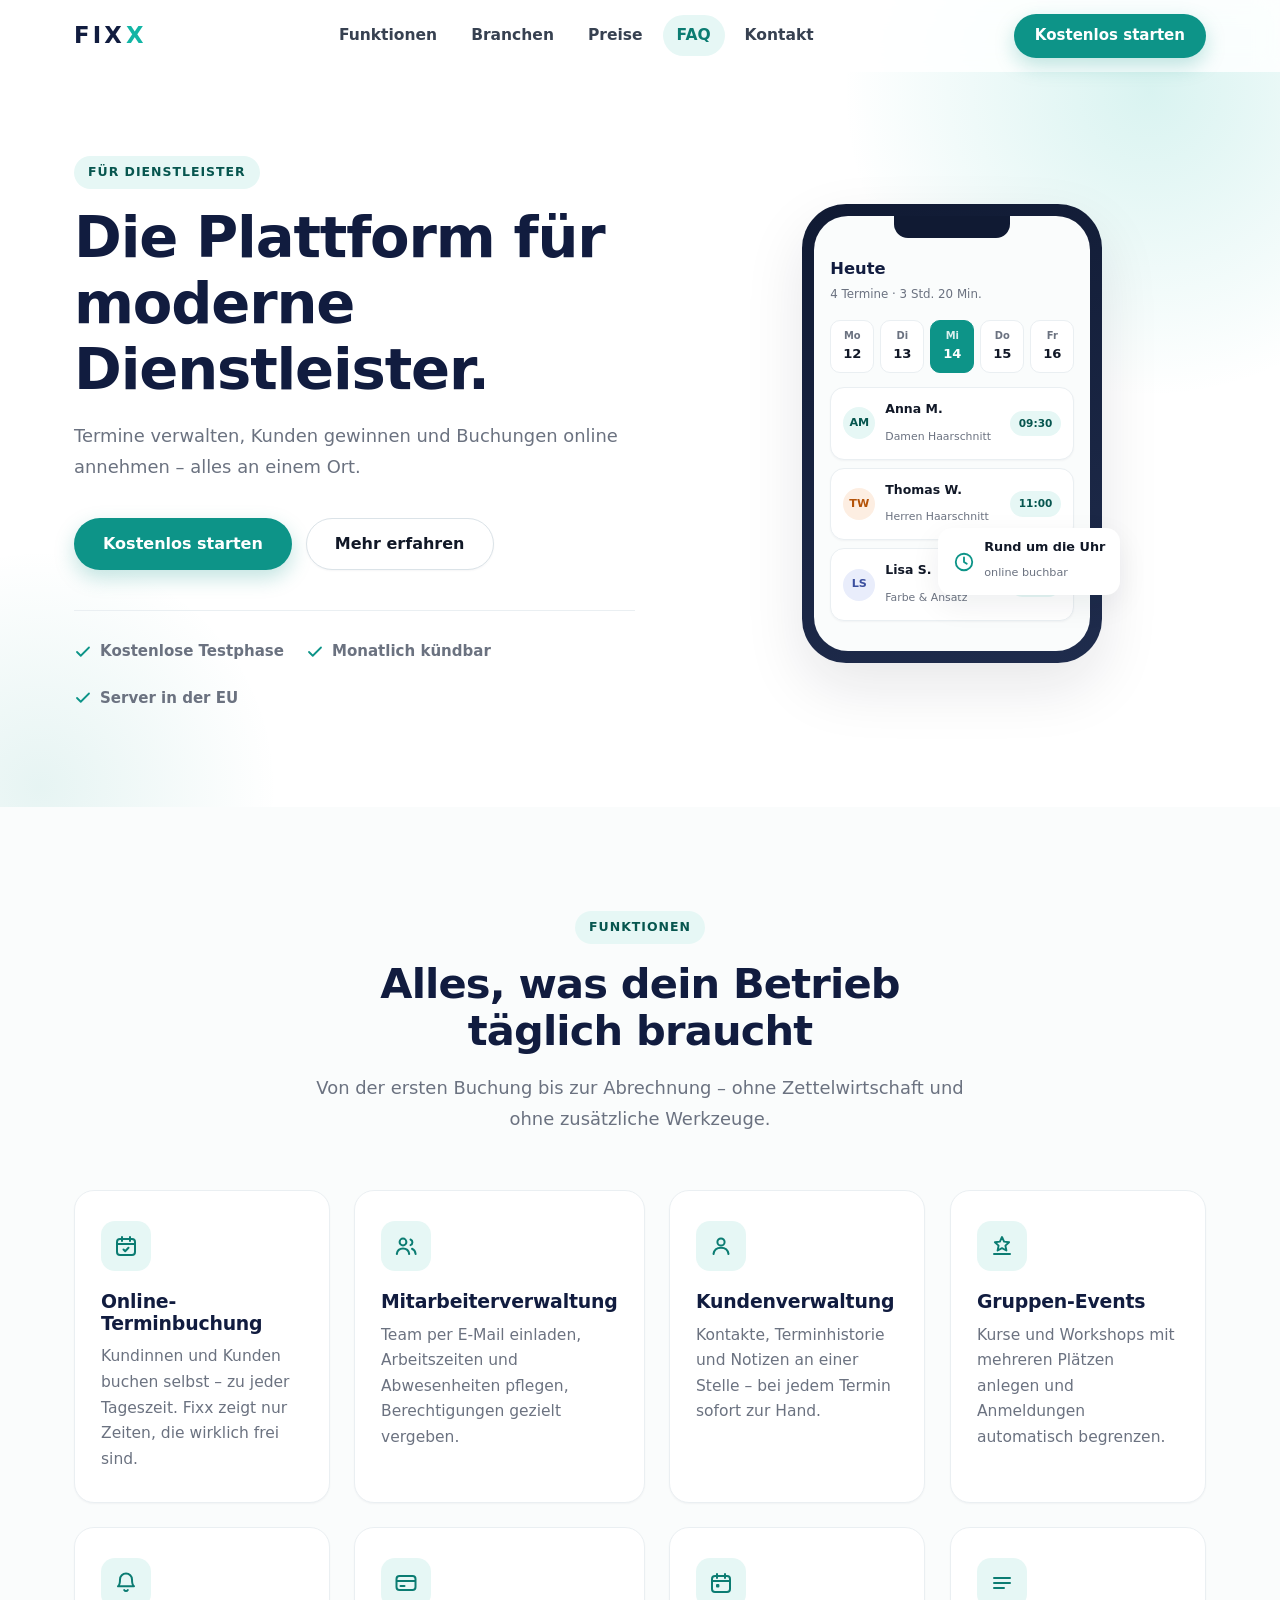
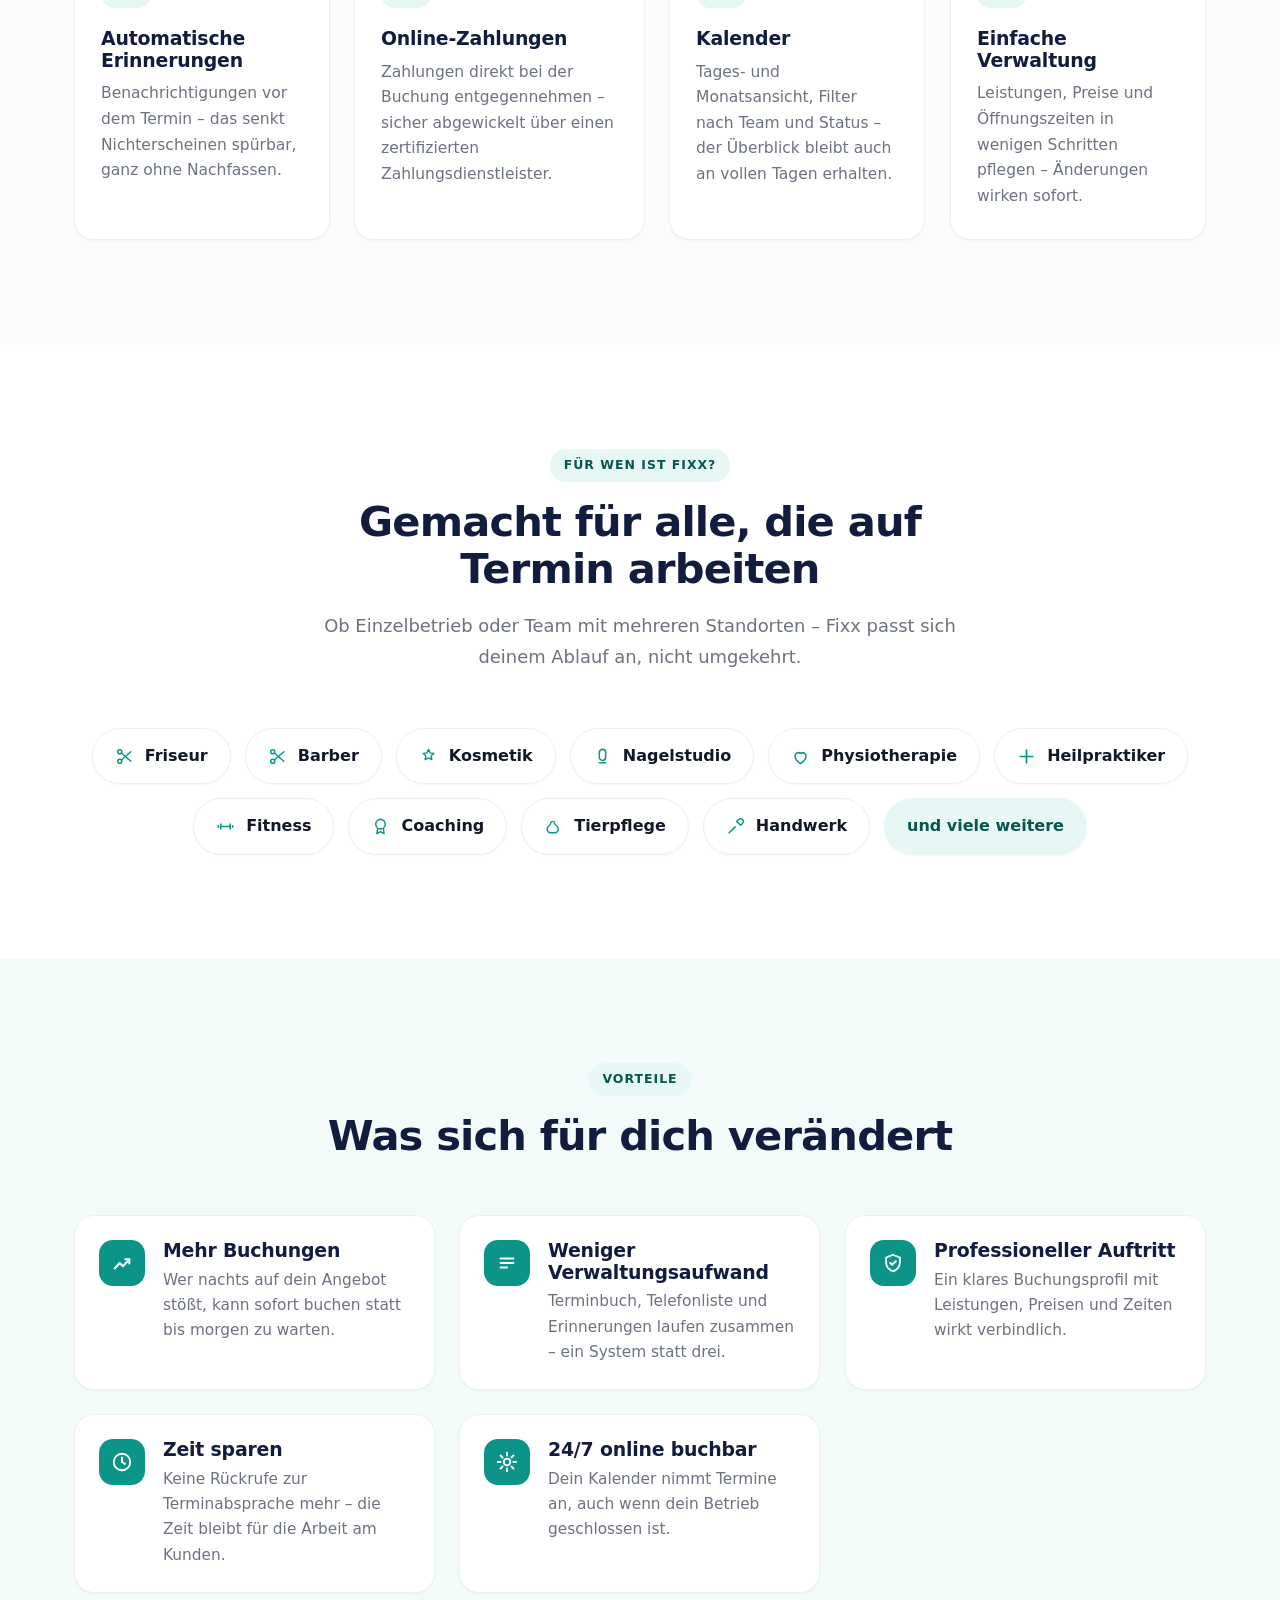
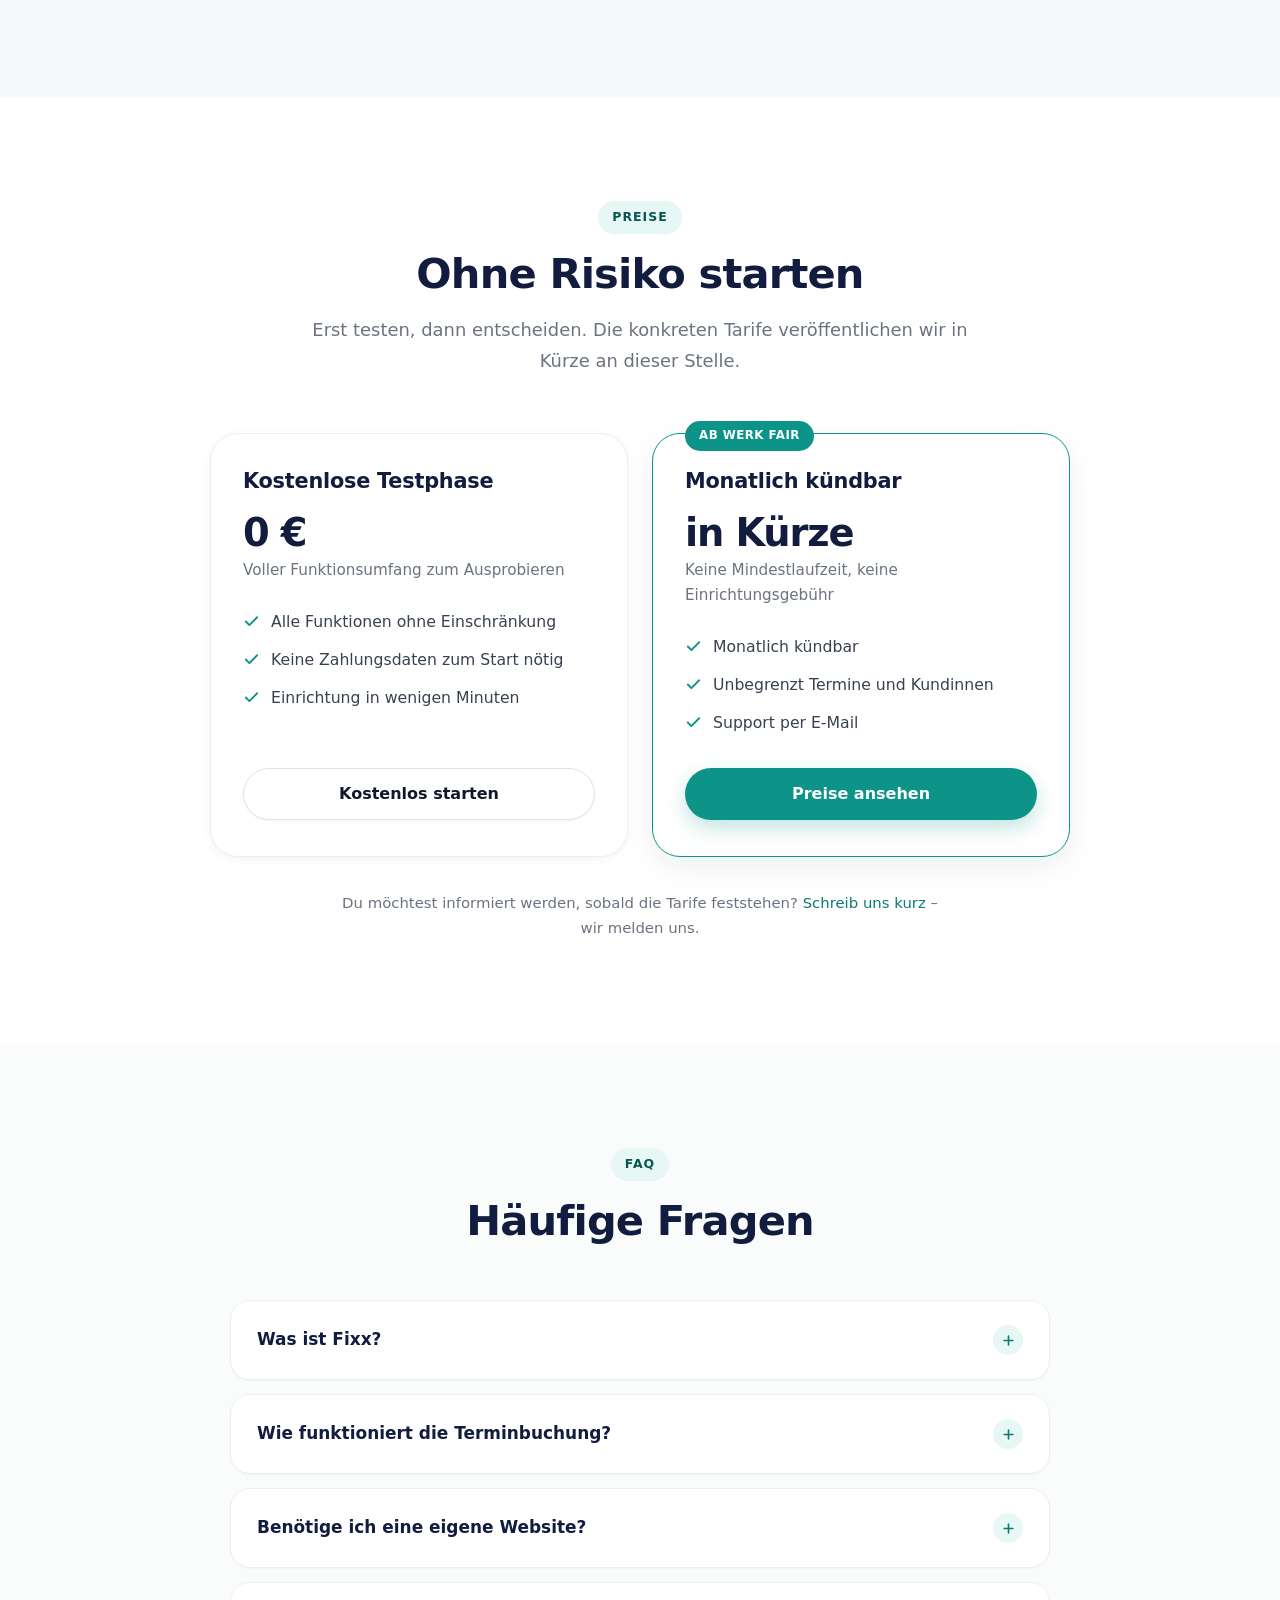
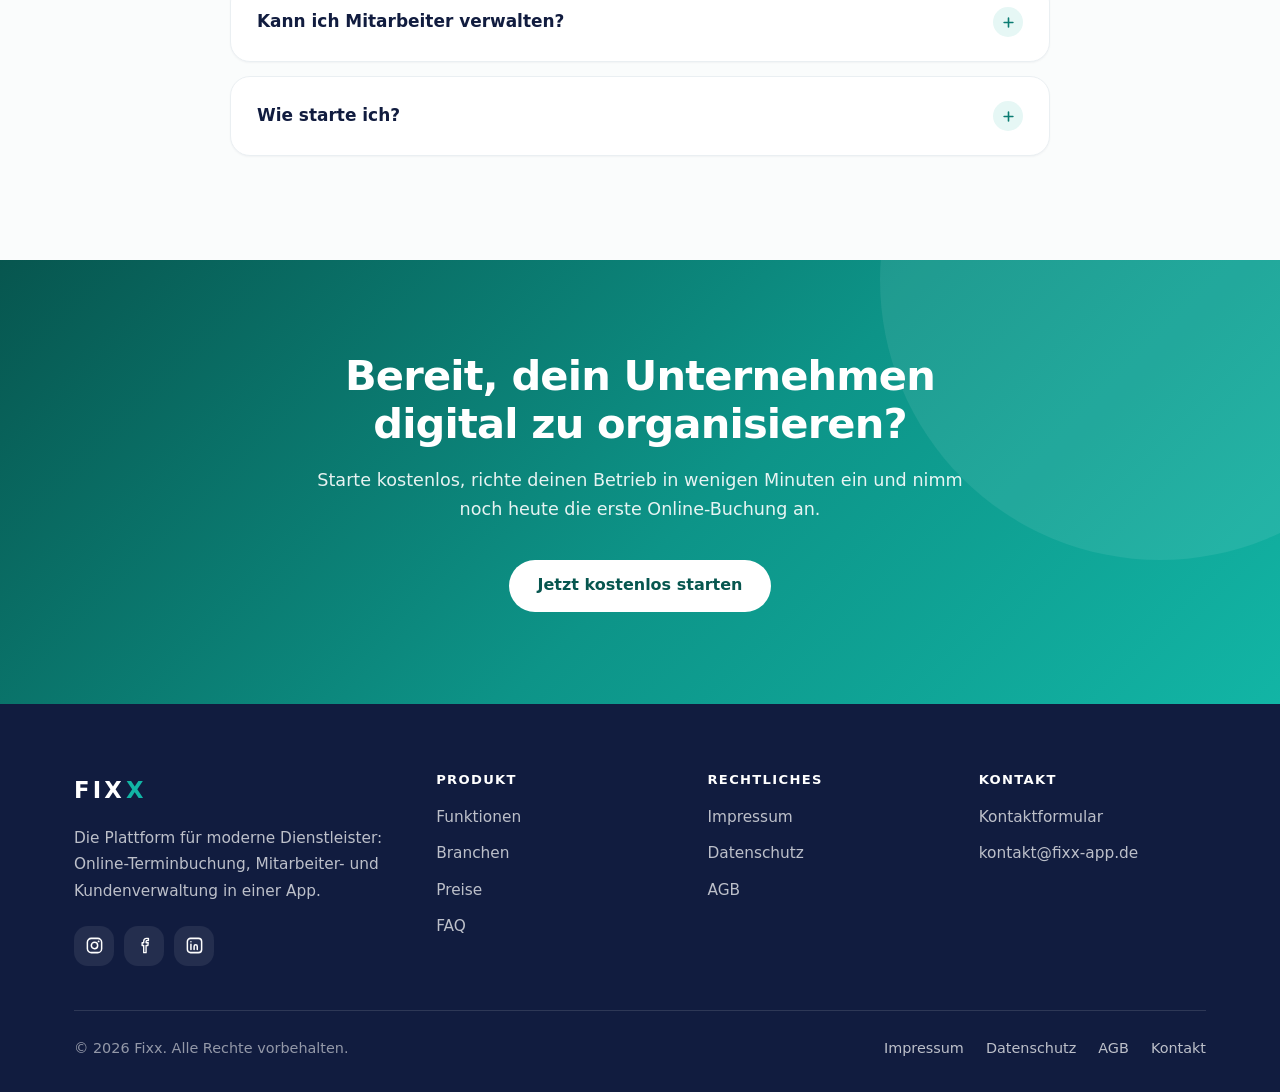
==== index.html @ 3319d95f "Initial website" ====
<!DOCTYPE html>
<html lang="de">
  <head>
    <meta charset="utf-8" />
    <meta name="viewport" content="width=device-width, initial-scale=1" />
    <meta name="theme-color" content="#0d9488" />

    <title>Fixx – Die Plattform für moderne Dienstleister</title>
    <meta
      name="description"
      content="Fixx bündelt Online-Terminbuchung, Mitarbeiter- und Kundenverwaltung in einer App. Termine verwalten, Kunden gewinnen und Buchungen rund um die Uhr annehmen."
    />

    <!-- HINWEIS: Domain vor dem Deployment ersetzen. Sie steht in canonical,
         den OpenGraph-Tags, robots.txt und sitemap.xml. Siehe README. -->
    <link rel="canonical" href="https://www.fixx-app.de/" />

    <!-- OpenGraph / Social -->
    <meta property="og:type" content="website" />
    <meta property="og:site_name" content="Fixx" />
    <meta property="og:locale" content="de_DE" />
    <meta property="og:url" content="https://www.fixx-app.de/" />
    <meta property="og:title" content="Fixx – Die Plattform für moderne Dienstleister" />
    <meta
      property="og:description"
      content="Termine verwalten, Kunden gewinnen und Buchungen online annehmen – alles an einem Ort."
    />
    <meta property="og:image" content="https://www.fixx-app.de/images/og-image.jpg" />
    <meta property="og:image:width" content="1200" />
    <meta property="og:image:height" content="630" />
    <meta name="twitter:card" content="summary_large_image" />
    <meta name="twitter:title" content="Fixx – Die Plattform für moderne Dienstleister" />
    <meta
      name="twitter:description"
      content="Termine verwalten, Kunden gewinnen und Buchungen online annehmen – alles an einem Ort."
    />
    <meta name="twitter:image" content="https://www.fixx-app.de/images/og-image.jpg" />

    <!-- Favicon – Platzhalter, siehe favicon/README.md -->
    <link rel="icon" href="favicon/favicon.svg" type="image/svg+xml" />
    <link rel="apple-touch-icon" href="favicon/apple-touch-icon.png" />

    <link rel="stylesheet" href="css/style.css" />
    <link rel="stylesheet" href="css/responsive.css" />
    <link rel="stylesheet" href="css/animations.css" />

    <!-- Strukturierte Daten: Unternehmen und Produkt -->
    <script type="application/ld+json">
      {
        "@context": "https://schema.org",
        "@type": "SoftwareApplication",
        "name": "Fixx",
        "applicationCategory": "BusinessApplication",
        "operatingSystem": "iOS, Android",
        "description": "Fixx ist eine Plattform für Dienstleister: Online-Terminbuchung, Mitarbeiterverwaltung, Kundenverwaltung und Gruppen-Events in einer App.",
        "url": "https://www.fixx-app.de/",
        "inLanguage": "de-DE",
        "offers": {
          "@type": "Offer",
          "category": "Kostenlose Testphase"
        }
      }
    </script>

    <!-- Strukturierte Daten: FAQ – Inhalt identisch zum sichtbaren Bereich -->
    <script type="application/ld+json">
      {
        "@context": "https://schema.org",
        "@type": "FAQPage",
        "mainEntity": [
          {
            "@type": "Question",
            "name": "Was ist Fixx?",
            "acceptedAnswer": {
              "@type": "Answer",
              "text": "Fixx ist eine Plattform für Dienstleisterinnen und Dienstleister. Kundinnen und Kunden buchen Termine online, du verwaltest Kalender, Team, Leistungen und Kundendaten an einer Stelle – vom Smartphone aus."
            }
          },
          {
            "@type": "Question",
            "name": "Wie funktioniert die Terminbuchung?",
            "acceptedAnswer": {
              "@type": "Answer",
              "text": "Du hinterlegst deine Leistungen mit Dauer und Preis sowie deine Arbeitszeiten. Fixx berechnet daraus die freien Zeitfenster. Kundinnen und Kunden sehen nur Termine, die tatsächlich verfügbar sind – Doppelbuchungen sind ausgeschlossen."
            }
          },
          {
            "@type": "Question",
            "name": "Benötige ich eine eigene Website?",
            "acceptedAnswer": {
              "@type": "Answer",
              "text": "Nein. Dein Profil in Fixx ist bereits deine Buchungsseite. Wenn du eine Website hast, kannst du den Buchungslink zusätzlich einbinden."
            }
          },
          {
            "@type": "Question",
            "name": "Kann ich Mitarbeiter verwalten?",
            "acceptedAnswer": {
              "@type": "Answer",
              "text": "Ja. Du lädst dein Team per E-Mail ein, legst individuelle Arbeitszeiten und Abwesenheiten fest und bestimmst, welche Leistungen wer anbietet. Über Berechtigungen steuerst du, worauf einzelne Mitarbeitende Zugriff haben."
            }
          },
          {
            "@type": "Question",
            "name": "Wie starte ich?",
            "acceptedAnswer": {
              "@type": "Answer",
              "text": "App laden, Betrieb anlegen, Leistungen und Öffnungszeiten hinterlegen – danach bist du online buchbar. Die Einrichtung dauert in der Regel wenige Minuten."
            }
          }
        ]
      }
    </script>
  </head>

  <body>
    <a class="skip-link" href="#main">Zum Inhalt springen</a>

    <!-- ==================================================================
         Kopfzeile
         Achtung: Kopfzeile und Footer sind auf allen Seiten identisch.
         Änderungen hier bitte in impressum / datenschutz / agb / kontakt
         nachziehen (siehe README, Abschnitt „Navigation und Footer“).
         ================================================================== -->
    <header class="header" data-header>
      <div class="container header__inner">
        <a class="logo" href="index.html" aria-label="Fixx – zur Startseite">
          FIX<span class="logo__accent">X</span>
        </a>

        <nav class="nav" aria-label="Hauptnavigation">
          <a class="nav__link" href="#funktionen" data-spy-link>Funktionen</a>
          <a class="nav__link" href="#branchen" data-spy-link>Branchen</a>
          <a class="nav__link" href="#preise" data-spy-link>Preise</a>
          <a class="nav__link" href="#faq" data-spy-link>FAQ</a>
          <a class="nav__link" href="kontakt.html">Kontakt</a>
        </nav>

        <a class="btn btn--primary btn--sm header__cta" href="#cta">Kostenlos starten</a>

        <button
          class="burger"
          type="button"
          data-burger
          aria-expanded="false"
          aria-controls="mobile-nav"
          aria-label="Menü öffnen"
        >
          <span class="burger__bar"></span>
          <span class="burger__bar"></span>
          <span class="burger__bar"></span>
        </button>
      </div>
    </header>

    <div class="mobile-nav" id="mobile-nav" data-mobile-nav>
      <ul class="mobile-nav__list">
        <li><a class="mobile-nav__link" href="#funktionen">Funktionen</a></li>
        <li><a class="mobile-nav__link" href="#branchen">Branchen</a></li>
        <li><a class="mobile-nav__link" href="#preise">Preise</a></li>
        <li><a class="mobile-nav__link" href="#faq">FAQ</a></li>
        <li><a class="mobile-nav__link" href="kontakt.html">Kontakt</a></li>
      </ul>
      <a class="btn btn--primary btn--block" href="#cta">Kostenlos starten</a>
    </div>

    <main id="main">
      <!-- ================================================================
           Hero
           ================================================================ -->
      <section class="hero">
        <div class="container hero__inner">
          <div class="hero__content">
            <span class="eyebrow">Für Dienstleister</span>
            <h1>Die Plattform für moderne Dienstleister.</h1>
            <p class="lead">
              Termine verwalten, Kunden gewinnen und Buchungen online annehmen – alles an
              einem Ort.
            </p>

            <div class="btn-row">
              <a class="btn btn--primary" href="#cta">Kostenlos starten</a>
              <a class="btn btn--ghost" href="#funktionen">Mehr erfahren</a>
            </div>

            <ul class="hero__trust">
              <li>
                <svg width="18" height="18" viewBox="0 0 24 24" fill="none" aria-hidden="true">
                  <path d="M20 6 9 17l-5-5" stroke="currentColor" stroke-width="2.4" stroke-linecap="round" stroke-linejoin="round"/>
                </svg>
                Kostenlose Testphase
              </li>
              <li>
                <svg width="18" height="18" viewBox="0 0 24 24" fill="none" aria-hidden="true">
                  <path d="M20 6 9 17l-5-5" stroke="currentColor" stroke-width="2.4" stroke-linecap="round" stroke-linejoin="round"/>
                </svg>
                Monatlich kündbar
              </li>
              <li>
                <svg width="18" height="18" viewBox="0 0 24 24" fill="none" aria-hidden="true">
                  <path d="M20 6 9 17l-5-5" stroke="currentColor" stroke-width="2.4" stroke-linecap="round" stroke-linejoin="round"/>
                </svg>
                Server in der EU
              </li>
            </ul>
          </div>

          <!-- Platzhalter für den App-Screenshot: vollständig in HTML/CSS
               gezeichnet, damit kein Bild geladen werden muss.
               Ersetzen: siehe README, Abschnitt „Screenshot einsetzen“. -->
          <div class="mockup" role="img" aria-label="Vorschau der Fixx-App: Tagesübersicht mit gebuchten Terminen">
            <div class="mockup__screen">
              <div class="mockup__notch"></div>
              <div class="mockup__body">
                <div class="mockup__title">Heute</div>
                <div class="mockup__sub">4 Termine · 3 Std. 20 Min.</div>

                <div class="mockup__days">
                  <div class="mockup__day">Mo<span>12</span></div>
                  <div class="mockup__day">Di<span>13</span></div>
                  <div class="mockup__day is-active">Mi<span>14</span></div>
                  <div class="mockup__day">Do<span>15</span></div>
                  <div class="mockup__day">Fr<span>16</span></div>
                </div>

                <div class="mockup__card">
                  <div class="mockup__avatar">AM</div>
                  <div class="mockup__line">
                    <strong>Anna M.</strong>
                    <small>Damen Haarschnitt</small>
                  </div>
                  <div class="mockup__time">09:30</div>
                </div>

                <div class="mockup__card">
                  <div class="mockup__avatar mockup__avatar--b">TW</div>
                  <div class="mockup__line">
                    <strong>Thomas W.</strong>
                    <small>Herren Haarschnitt</small>
                  </div>
                  <div class="mockup__time">11:00</div>
                </div>

                <div class="mockup__card">
                  <div class="mockup__avatar mockup__avatar--c">LS</div>
                  <div class="mockup__line">
                    <strong>Lisa S.</strong>
                    <small>Farbe &amp; Ansatz</small>
                  </div>
                  <div class="mockup__time">13:15</div>
                </div>
              </div>
            </div>

            <div class="mockup__badge">
              <svg width="22" height="22" viewBox="0 0 24 24" fill="none" aria-hidden="true">
                <circle cx="12" cy="12" r="9" stroke="currentColor" stroke-width="2"/>
                <path d="M12 7v5l3 2" stroke="currentColor" stroke-width="2" stroke-linecap="round" stroke-linejoin="round"/>
              </svg>
              <span>
                <strong>Rund um die Uhr</strong>
                <small>online buchbar</small>
              </span>
            </div>
          </div>
        </div>
      </section>

      <!-- ================================================================
           Funktionen
           ================================================================ -->
      <section class="section section--alt" id="funktionen">
        <div class="container">
          <div class="section__head" data-reveal>
            <span class="eyebrow">Funktionen</span>
            <h2>Alles, was dein Betrieb täglich braucht</h2>
            <p class="lead">
              Von der ersten Buchung bis zur Abrechnung – ohne Zettelwirtschaft und ohne
              zusätzliche Werkzeuge.
            </p>
          </div>

          <div class="grid grid--4">
            <article class="card" data-reveal data-delay="1">
              <div class="card__icon">
                <svg width="24" height="24" viewBox="0 0 24 24" fill="none" aria-hidden="true">
                  <rect x="3" y="5" width="18" height="16" rx="3" stroke="currentColor" stroke-width="2"/>
                  <path d="M8 3v4M16 3v4M3 10h18" stroke="currentColor" stroke-width="2" stroke-linecap="round"/>
                  <path d="m9.5 15.5 1.7 1.7 3.3-3.4" stroke="currentColor" stroke-width="2" stroke-linecap="round" stroke-linejoin="round"/>
                </svg>
              </div>
              <h3>Online-Terminbuchung</h3>
              <p>
                Kundinnen und Kunden buchen selbst – zu jeder Tageszeit. Fixx zeigt nur
                Zeiten, die wirklich frei sind.
              </p>
            </article>

            <article class="card" data-reveal data-delay="2">
              <div class="card__icon">
                <svg width="24" height="24" viewBox="0 0 24 24" fill="none" aria-hidden="true">
                  <circle cx="9" cy="8" r="3.4" stroke="currentColor" stroke-width="2"/>
                  <path d="M2.8 20c.5-3.3 3-5.4 6.2-5.4s5.7 2.1 6.2 5.4" stroke="currentColor" stroke-width="2" stroke-linecap="round"/>
                  <path d="M16.5 5.5a3 3 0 0 1 0 5.6M18 14.8c2 .8 3.3 2.6 3.6 5.2" stroke="currentColor" stroke-width="2" stroke-linecap="round"/>
                </svg>
              </div>
              <h3>Mitarbeiterverwaltung</h3>
              <p>
                Team per E-Mail einladen, Arbeitszeiten und Abwesenheiten pflegen,
                Berechtigungen gezielt vergeben.
              </p>
            </article>

            <article class="card" data-reveal data-delay="3">
              <div class="card__icon">
                <svg width="24" height="24" viewBox="0 0 24 24" fill="none" aria-hidden="true">
                  <circle cx="12" cy="8" r="3.6" stroke="currentColor" stroke-width="2"/>
                  <path d="M4.5 20c.6-3.8 3.6-6.2 7.5-6.2s6.9 2.4 7.5 6.2" stroke="currentColor" stroke-width="2" stroke-linecap="round"/>
                </svg>
              </div>
              <h3>Kundenverwaltung</h3>
              <p>
                Kontakte, Terminhistorie und Notizen an einer Stelle – bei jedem Termin
                sofort zur Hand.
              </p>
            </article>

            <article class="card" data-reveal data-delay="4">
              <div class="card__icon">
                <svg width="24" height="24" viewBox="0 0 24 24" fill="none" aria-hidden="true">
                  <path d="m12 3 2.1 4.6 5 .6-3.7 3.4 1 4.9L12 14.1 7.6 16.5l1-4.9L4.9 8.2l5-.6L12 3Z" stroke="currentColor" stroke-width="1.9" stroke-linejoin="round"/>
                  <path d="M4 20h16" stroke="currentColor" stroke-width="2" stroke-linecap="round"/>
                </svg>
              </div>
              <h3>Gruppen-Events</h3>
              <p>
                Kurse und Workshops mit mehreren Plätzen anlegen und Anmeldungen
                automatisch begrenzen.
              </p>
            </article>

            <article class="card" data-reveal data-delay="1">
              <div class="card__icon">
                <svg width="24" height="24" viewBox="0 0 24 24" fill="none" aria-hidden="true">
                  <path d="M18 8.5a6 6 0 1 0-12 0c0 5.3-2 6.8-2 6.8h16s-2-1.5-2-6.8Z" stroke="currentColor" stroke-width="2" stroke-linejoin="round"/>
                  <path d="M10.2 19a2.1 2.1 0 0 0 3.6 0" stroke="currentColor" stroke-width="2" stroke-linecap="round"/>
                </svg>
              </div>
              <h3>Automatische Erinnerungen</h3>
              <p>
                Benachrichtigungen vor dem Termin – das senkt Nichterscheinen spürbar,
                ganz ohne Nachfassen.
              </p>
            </article>

            <article class="card" data-reveal data-delay="2">
              <div class="card__icon">
                <svg width="24" height="24" viewBox="0 0 24 24" fill="none" aria-hidden="true">
                  <rect x="2.5" y="5" width="19" height="14" rx="3" stroke="currentColor" stroke-width="2"/>
                  <path d="M2.5 10h19" stroke="currentColor" stroke-width="2"/>
                  <path d="M6.5 15h4" stroke="currentColor" stroke-width="2" stroke-linecap="round"/>
                </svg>
              </div>
              <h3>Online-Zahlungen</h3>
              <p>
                Zahlungen direkt bei der Buchung entgegennehmen – sicher abgewickelt über
                einen zertifizierten Zahlungsdienstleister.
              </p>
            </article>

            <article class="card" data-reveal data-delay="3">
              <div class="card__icon">
                <svg width="24" height="24" viewBox="0 0 24 24" fill="none" aria-hidden="true">
                  <rect x="3" y="5" width="18" height="16" rx="3" stroke="currentColor" stroke-width="2"/>
                  <path d="M8 3v4M16 3v4M3 10h18" stroke="currentColor" stroke-width="2" stroke-linecap="round"/>
                  <rect x="7" y="13" width="3.4" height="3.4" rx="1" fill="currentColor"/>
                </svg>
              </div>
              <h3>Kalender</h3>
              <p>
                Tages- und Monatsansicht, Filter nach Team und Status – der Überblick
                bleibt auch an vollen Tagen erhalten.
              </p>
            </article>

            <article class="card" data-reveal data-delay="4">
              <div class="card__icon">
                <svg width="24" height="24" viewBox="0 0 24 24" fill="none" aria-hidden="true">
                  <path d="M4 7h16M4 12h16M4 17h10" stroke="currentColor" stroke-width="2" stroke-linecap="round"/>
                </svg>
              </div>
              <h3>Einfache Verwaltung</h3>
              <p>
                Leistungen, Preise und Öffnungszeiten in wenigen Schritten pflegen –
                Änderungen wirken sofort.
              </p>
            </article>
          </div>
        </div>
      </section>

      <!-- ================================================================
           Branchen
           ================================================================ -->
      <section class="section" id="branchen">
        <div class="container">
          <div class="section__head" data-reveal>
            <span class="eyebrow">Für wen ist Fixx?</span>
            <h2>Gemacht für alle, die auf Termin arbeiten</h2>
            <p class="lead">
              Ob Einzelbetrieb oder Team mit mehreren Standorten – Fixx passt sich deinem
              Ablauf an, nicht umgekehrt.
            </p>
          </div>

          <ul class="industries" data-reveal>
            <li class="industry">
              <svg width="19" height="19" viewBox="0 0 24 24" fill="none" aria-hidden="true"><circle cx="6" cy="6" r="2.6" stroke="currentColor" stroke-width="1.9"/><circle cx="6" cy="18" r="2.6" stroke="currentColor" stroke-width="1.9"/><path d="M8 7.6 20 18M8 16.4 20 6" stroke="currentColor" stroke-width="1.9" stroke-linecap="round"/></svg>
              Friseur
            </li>
            <li class="industry">
              <svg width="19" height="19" viewBox="0 0 24 24" fill="none" aria-hidden="true"><circle cx="6" cy="6" r="2.6" stroke="currentColor" stroke-width="1.9"/><circle cx="6" cy="18" r="2.6" stroke="currentColor" stroke-width="1.9"/><path d="M8 7.6 20 18M8 16.4 20 6" stroke="currentColor" stroke-width="1.9" stroke-linecap="round"/></svg>
              Barber
            </li>
            <li class="industry">
              <svg width="19" height="19" viewBox="0 0 24 24" fill="none" aria-hidden="true"><path d="m12 3 2 4.4 4.8.6-3.5 3.3.9 4.7L12 13.7 7.8 16l.9-4.7-3.5-3.3 4.8-.6L12 3Z" stroke="currentColor" stroke-width="1.8" stroke-linejoin="round"/></svg>
              Kosmetik
            </li>
            <li class="industry">
              <svg width="19" height="19" viewBox="0 0 24 24" fill="none" aria-hidden="true"><rect x="8" y="3" width="8" height="14" rx="4" stroke="currentColor" stroke-width="1.9"/><path d="M8 20h8" stroke="currentColor" stroke-width="1.9" stroke-linecap="round"/></svg>
              Nagelstudio
            </li>
            <li class="industry">
              <svg width="19" height="19" viewBox="0 0 24 24" fill="none" aria-hidden="true"><path d="M12 21s-7-4.4-7-9.6A4.4 4.4 0 0 1 12 8a4.4 4.4 0 0 1 7 3.4C19 16.6 12 21 12 21Z" stroke="currentColor" stroke-width="1.9" stroke-linejoin="round"/></svg>
              Physiotherapie
            </li>
            <li class="industry">
              <svg width="19" height="19" viewBox="0 0 24 24" fill="none" aria-hidden="true"><path d="M12 4v16M4 12h16" stroke="currentColor" stroke-width="2.2" stroke-linecap="round"/></svg>
              Heilpraktiker
            </li>
            <li class="industry">
              <svg width="19" height="19" viewBox="0 0 24 24" fill="none" aria-hidden="true"><path d="M6 9v6M18 9v6M3 11v2M21 11v2M6 12h12" stroke="currentColor" stroke-width="2" stroke-linecap="round"/></svg>
              Fitness
            </li>
            <li class="industry">
              <svg width="19" height="19" viewBox="0 0 24 24" fill="none" aria-hidden="true"><path d="M12 15a6 6 0 1 0 0-12 6 6 0 0 0 0 12Z" stroke="currentColor" stroke-width="1.9"/><path d="m8.5 14-1 7 4.5-2.5L16.5 21l-1-7" stroke="currentColor" stroke-width="1.9" stroke-linejoin="round"/></svg>
              Coaching
            </li>
            <li class="industry">
              <svg width="19" height="19" viewBox="0 0 24 24" fill="none" aria-hidden="true"><path d="M12 20c3.9 0 6-2.2 6-5 0-2.4-1.6-3.6-3-4.6-1.1-.8-1.5-1.6-1.5-2.4a2.5 2.5 0 0 0-5 0c0 .8-.4 1.6-1.5 2.4C5.6 11.4 4 12.6 4 15c0 2.8 2.1 5 6 5Z" stroke="currentColor" stroke-width="1.8" stroke-linejoin="round"/></svg>
              Tierpflege
            </li>
            <li class="industry">
              <svg width="19" height="19" viewBox="0 0 24 24" fill="none" aria-hidden="true"><path d="m14.5 6.5 3 3M4 20l7.5-7.5M15.8 3.2a3.5 3.5 0 0 1 5 5l-2.3 2.3-5-5 2.3-2.3Z" stroke="currentColor" stroke-width="1.9" stroke-linecap="round" stroke-linejoin="round"/></svg>
              Handwerk
            </li>
            <li class="industry industry--more">und viele weitere</li>
          </ul>
        </div>
      </section>

      <!-- ================================================================
           Vorteile
           ================================================================ -->
      <section class="section section--mint" id="vorteile">
        <div class="container">
          <div class="section__head" data-reveal>
            <span class="eyebrow">Vorteile</span>
            <h2>Was sich für dich verändert</h2>
          </div>

          <div class="grid grid--3">
            <article class="benefit" data-reveal data-delay="1">
              <div class="benefit__icon">
                <svg width="22" height="22" viewBox="0 0 24 24" fill="none" aria-hidden="true"><path d="M4 18 9.5 12l3.5 3.5L20 8" stroke="currentColor" stroke-width="2.2" stroke-linecap="round" stroke-linejoin="round"/><path d="M20 8h-4.5M20 8v4.5" stroke="currentColor" stroke-width="2.2" stroke-linecap="round" stroke-linejoin="round"/></svg>
              </div>
              <div>
                <h3>Mehr Buchungen</h3>
                <p>Wer nachts auf dein Angebot stößt, kann sofort buchen statt bis morgen zu warten.</p>
              </div>
            </article>

            <article class="benefit" data-reveal data-delay="2">
              <div class="benefit__icon">
                <svg width="22" height="22" viewBox="0 0 24 24" fill="none" aria-hidden="true"><path d="M5 7h14M5 12h14M5 17h7" stroke="currentColor" stroke-width="2.2" stroke-linecap="round"/></svg>
              </div>
              <div>
                <h3>Weniger Verwaltungsaufwand</h3>
                <p>Terminbuch, Telefonliste und Erinnerungen laufen zusammen – ein System statt drei.</p>
              </div>
            </article>

            <article class="benefit" data-reveal data-delay="3">
              <div class="benefit__icon">
                <svg width="22" height="22" viewBox="0 0 24 24" fill="none" aria-hidden="true"><path d="M12 3 4.5 6.2v5.2c0 4.4 3.1 8.5 7.5 9.6 4.4-1.1 7.5-5.2 7.5-9.6V6.2L12 3Z" stroke="currentColor" stroke-width="2" stroke-linejoin="round"/><path d="m9 12 2 2 4-4" stroke="currentColor" stroke-width="2.2" stroke-linecap="round" stroke-linejoin="round"/></svg>
              </div>
              <div>
                <h3>Professioneller Auftritt</h3>
                <p>Ein klares Buchungsprofil mit Leistungen, Preisen und Zeiten wirkt verbindlich.</p>
              </div>
            </article>

            <article class="benefit" data-reveal data-delay="4">
              <div class="benefit__icon">
                <svg width="22" height="22" viewBox="0 0 24 24" fill="none" aria-hidden="true"><circle cx="12" cy="12" r="9" stroke="currentColor" stroke-width="2"/><path d="M12 7v5l3.2 2" stroke="currentColor" stroke-width="2.2" stroke-linecap="round" stroke-linejoin="round"/></svg>
              </div>
              <div>
                <h3>Zeit sparen</h3>
                <p>Keine Rückrufe zur Terminabsprache mehr – die Zeit bleibt für die Arbeit am Kunden.</p>
              </div>
            </article>

            <article class="benefit" data-reveal data-delay="5">
              <div class="benefit__icon">
                <svg width="22" height="22" viewBox="0 0 24 24" fill="none" aria-hidden="true"><path d="M12 2v3M12 19v3M2 12h3M19 12h3M5 5l2.1 2.1M16.9 16.9 19 19M19 5l-2.1 2.1M7.1 16.9 5 19" stroke="currentColor" stroke-width="2.2" stroke-linecap="round"/><circle cx="12" cy="12" r="3.6" stroke="currentColor" stroke-width="2"/></svg>
              </div>
              <div>
                <h3>24/7 online buchbar</h3>
                <p>Dein Kalender nimmt Termine an, auch wenn dein Betrieb geschlossen ist.</p>
              </div>
            </article>
          </div>
        </div>
      </section>

      <!-- ================================================================
           Preise – Platzhalter, konkrete Beträge folgen
           ================================================================ -->
      <section class="section" id="preise">
        <div class="container">
          <div class="section__head" data-reveal>
            <span class="eyebrow">Preise</span>
            <h2>Ohne Risiko starten</h2>
            <p class="lead">
              Erst testen, dann entscheiden. Die konkreten Tarife veröffentlichen wir in
              Kürze an dieser Stelle.
            </p>
          </div>

          <div class="pricing">
            <article class="plan" data-reveal data-delay="1">
              <h3>Kostenlose Testphase</h3>
              <div class="plan__price">0 €</div>
              <p class="plan__note">Voller Funktionsumfang zum Ausprobieren</p>
              <ul class="plan__list">
                <li>
                  <svg width="17" height="17" viewBox="0 0 24 24" fill="none" aria-hidden="true"><path d="M20 6 9 17l-5-5" stroke="currentColor" stroke-width="2.6" stroke-linecap="round" stroke-linejoin="round"/></svg>
                  Alle Funktionen ohne Einschränkung
                </li>
                <li>
                  <svg width="17" height="17" viewBox="0 0 24 24" fill="none" aria-hidden="true"><path d="M20 6 9 17l-5-5" stroke="currentColor" stroke-width="2.6" stroke-linecap="round" stroke-linejoin="round"/></svg>
                  Keine Zahlungsdaten zum Start nötig
                </li>
                <li>
                  <svg width="17" height="17" viewBox="0 0 24 24" fill="none" aria-hidden="true"><path d="M20 6 9 17l-5-5" stroke="currentColor" stroke-width="2.6" stroke-linecap="round" stroke-linejoin="round"/></svg>
                  Einrichtung in wenigen Minuten
                </li>
              </ul>
              <a class="btn btn--ghost btn--block" href="#cta">Kostenlos starten</a>
            </article>

            <article class="plan plan--featured" data-reveal data-delay="2">
              <span class="plan__tag">Ab Werk fair</span>
              <h3>Monatlich kündbar</h3>
              <div class="plan__price">in Kürze</div>
              <p class="plan__note">Keine Mindestlaufzeit, keine Einrichtungsgebühr</p>
              <ul class="plan__list">
                <li>
                  <svg width="17" height="17" viewBox="0 0 24 24" fill="none" aria-hidden="true"><path d="M20 6 9 17l-5-5" stroke="currentColor" stroke-width="2.6" stroke-linecap="round" stroke-linejoin="round"/></svg>
                  Monatlich kündbar
                </li>
                <li>
                  <svg width="17" height="17" viewBox="0 0 24 24" fill="none" aria-hidden="true"><path d="M20 6 9 17l-5-5" stroke="currentColor" stroke-width="2.6" stroke-linecap="round" stroke-linejoin="round"/></svg>
                  Unbegrenzt Termine und Kundinnen
                </li>
                <li>
                  <svg width="17" height="17" viewBox="0 0 24 24" fill="none" aria-hidden="true"><path d="M20 6 9 17l-5-5" stroke="currentColor" stroke-width="2.6" stroke-linecap="round" stroke-linejoin="round"/></svg>
                  Support per E-Mail
                </li>
              </ul>
              <a class="btn btn--primary btn--block" href="kontakt.html">Preise ansehen</a>
            </article>
          </div>

          <p class="pricing__footnote" data-reveal>
            Du möchtest informiert werden, sobald die Tarife feststehen?
            <a href="kontakt.html">Schreib uns kurz</a> – wir melden uns.
          </p>
        </div>
      </section>

      <!-- ================================================================
           FAQ
           ================================================================ -->
      <section class="section section--alt" id="faq">
        <div class="container">
          <div class="section__head" data-reveal>
            <span class="eyebrow">FAQ</span>
            <h2>Häufige Fragen</h2>
          </div>

          <div class="faq">
            <article class="faq__item" data-faq-item data-reveal>
              <h3>
                <button class="faq__q" type="button" data-faq-q aria-expanded="false" aria-controls="faq-a1" id="faq-q1">
                  Was ist Fixx?
                  <span class="faq__icon" aria-hidden="true">
                    <svg width="15" height="15" viewBox="0 0 24 24" fill="none"><path d="M12 5v14M5 12h14" stroke="currentColor" stroke-width="2.6" stroke-linecap="round"/></svg>
                  </span>
                </button>
              </h3>
              <div class="faq__a" id="faq-a1" role="region" aria-labelledby="faq-q1" data-faq-a hidden>
                <div>
                  Fixx ist eine Plattform für Dienstleisterinnen und Dienstleister.
                  Kundinnen und Kunden buchen Termine online, du verwaltest Kalender,
                  Team, Leistungen und Kundendaten an einer Stelle – vom Smartphone aus.
                </div>
              </div>
            </article>

            <article class="faq__item" data-faq-item data-reveal>
              <h3>
                <button class="faq__q" type="button" data-faq-q aria-expanded="false" aria-controls="faq-a2" id="faq-q2">
                  Wie funktioniert die Terminbuchung?
                  <span class="faq__icon" aria-hidden="true">
                    <svg width="15" height="15" viewBox="0 0 24 24" fill="none"><path d="M12 5v14M5 12h14" stroke="currentColor" stroke-width="2.6" stroke-linecap="round"/></svg>
                  </span>
                </button>
              </h3>
              <div class="faq__a" id="faq-a2" role="region" aria-labelledby="faq-q2" data-faq-a hidden>
                <div>
                  Du hinterlegst deine Leistungen mit Dauer und Preis sowie deine
                  Arbeitszeiten. Fixx berechnet daraus die freien Zeitfenster. Kundinnen
                  und Kunden sehen nur Termine, die tatsächlich verfügbar sind –
                  Doppelbuchungen sind ausgeschlossen.
                </div>
              </div>
            </article>

            <article class="faq__item" data-faq-item data-reveal>
              <h3>
                <button class="faq__q" type="button" data-faq-q aria-expanded="false" aria-controls="faq-a3" id="faq-q3">
                  Benötige ich eine eigene Website?
                  <span class="faq__icon" aria-hidden="true">
                    <svg width="15" height="15" viewBox="0 0 24 24" fill="none"><path d="M12 5v14M5 12h14" stroke="currentColor" stroke-width="2.6" stroke-linecap="round"/></svg>
                  </span>
                </button>
              </h3>
              <div class="faq__a" id="faq-a3" role="region" aria-labelledby="faq-q3" data-faq-a hidden>
                <div>
                  Nein. Dein Profil in Fixx ist bereits deine Buchungsseite. Wenn du eine
                  Website hast, kannst du den Buchungslink zusätzlich einbinden.
                </div>
              </div>
            </article>

            <article class="faq__item" data-faq-item data-reveal>
              <h3>
                <button class="faq__q" type="button" data-faq-q aria-expanded="false" aria-controls="faq-a4" id="faq-q4">
                  Kann ich Mitarbeiter verwalten?
                  <span class="faq__icon" aria-hidden="true">
                    <svg width="15" height="15" viewBox="0 0 24 24" fill="none"><path d="M12 5v14M5 12h14" stroke="currentColor" stroke-width="2.6" stroke-linecap="round"/></svg>
                  </span>
                </button>
              </h3>
              <div class="faq__a" id="faq-a4" role="region" aria-labelledby="faq-q4" data-faq-a hidden>
                <div>
                  Ja. Du lädst dein Team per E-Mail ein, legst individuelle Arbeitszeiten
                  und Abwesenheiten fest und bestimmst, welche Leistungen wer anbietet.
                  Über Berechtigungen steuerst du, worauf einzelne Mitarbeitende Zugriff
                  haben.
                </div>
              </div>
            </article>

            <article class="faq__item" data-faq-item data-reveal>
              <h3>
                <button class="faq__q" type="button" data-faq-q aria-expanded="false" aria-controls="faq-a5" id="faq-q5">
                  Wie starte ich?
                  <span class="faq__icon" aria-hidden="true">
                    <svg width="15" height="15" viewBox="0 0 24 24" fill="none"><path d="M12 5v14M5 12h14" stroke="currentColor" stroke-width="2.6" stroke-linecap="round"/></svg>
                  </span>
                </button>
              </h3>
              <div class="faq__a" id="faq-a5" role="region" aria-labelledby="faq-q5" data-faq-a hidden>
                <div>
                  App laden, Betrieb anlegen, Leistungen und Öffnungszeiten hinterlegen –
                  danach bist du online buchbar. Die Einrichtung dauert in der Regel
                  wenige Minuten.
                </div>
              </div>
            </article>
          </div>
        </div>
      </section>

      <!-- ================================================================
           Call-to-Action
           ================================================================ -->
      <section class="cta" id="cta">
        <div class="container cta__inner" data-reveal="scale">
          <h2>Bereit, dein Unternehmen digital zu organisieren?</h2>
          <p>
            Starte kostenlos, richte deinen Betrieb in wenigen Minuten ein und nimm noch
            heute die erste Online-Buchung an.
          </p>
          <div class="btn-row btn-row--center">
            <a class="btn btn--light" href="kontakt.html">Jetzt kostenlos starten</a>
          </div>
        </div>
      </section>
    </main>

    <!-- ==================================================================
         Footer – auf allen Seiten identisch
         ================================================================== -->
    <footer class="footer">
      <div class="container">
        <div class="footer__grid">
          <div>
            <span class="logo">FIX<span class="logo__accent">X</span></span>
            <p class="footer__about">
              Die Plattform für moderne Dienstleister: Online-Terminbuchung,
              Mitarbeiter- und Kundenverwaltung in einer App.
            </p>
            <div class="footer__social">
              <!-- Platzhalter: echte Profil-URLs eintragen, sobald vorhanden -->
              <a href="#" aria-label="Fixx bei Instagram">
                <svg width="19" height="19" viewBox="0 0 24 24" fill="none" aria-hidden="true"><rect x="3" y="3" width="18" height="18" rx="5" stroke="currentColor" stroke-width="1.9"/><circle cx="12" cy="12" r="4" stroke="currentColor" stroke-width="1.9"/><circle cx="17.2" cy="6.8" r="1.2" fill="currentColor"/></svg>
              </a>
              <a href="#" aria-label="Fixx bei Facebook">
                <svg width="19" height="19" viewBox="0 0 24 24" fill="none" aria-hidden="true"><path d="M14 8.5V7c0-.9.4-1.3 1.4-1.3H17V3h-2.4C11.8 3 11 4.4 11 6.6v1.9H9V12h2v9h3v-9h2.3l.4-3.5H14Z" stroke="currentColor" stroke-width="1.7" stroke-linejoin="round"/></svg>
              </a>
              <a href="#" aria-label="Fixx bei LinkedIn">
                <svg width="19" height="19" viewBox="0 0 24 24" fill="none" aria-hidden="true"><rect x="3" y="3" width="18" height="18" rx="4" stroke="currentColor" stroke-width="1.9"/><path d="M7.5 10.5V17M7.5 7.3v.1M11.5 17v-3.6c0-1.3.9-2.2 2-2.2s2 .9 2 2.2V17" stroke="currentColor" stroke-width="1.9" stroke-linecap="round"/></svg>
              </a>
            </div>
          </div>

          <div>
            <h4>Produkt</h4>
            <ul class="footer__list">
              <li><a href="index.html#funktionen">Funktionen</a></li>
              <li><a href="index.html#branchen">Branchen</a></li>
              <li><a href="index.html#preise">Preise</a></li>
              <li><a href="index.html#faq">FAQ</a></li>
            </ul>
          </div>

          <div>
            <h4>Rechtliches</h4>
            <ul class="footer__list">
              <li><a href="impressum.html">Impressum</a></li>
              <li><a href="datenschutz.html">Datenschutz</a></li>
              <li><a href="agb.html">AGB</a></li>
            </ul>
          </div>

          <div>
            <h4>Kontakt</h4>
            <ul class="footer__list">
              <li><a href="kontakt.html">Kontaktformular</a></li>
              <!-- Platzhalter: echte Adresse eintragen -->
              <li><a href="mailto:kontakt@fixx-app.de">kontakt@fixx-app.de</a></li>
            </ul>
          </div>
        </div>

        <div class="footer__bottom">
          <p>&copy; <span data-year>2026</span> Fixx. Alle Rechte vorbehalten.</p>
          <nav aria-label="Rechtliche Hinweise">
            <a href="impressum.html">Impressum</a>
            <a href="datenschutz.html">Datenschutz</a>
            <a href="agb.html">AGB</a>
            <a href="kontakt.html">Kontakt</a>
          </nav>
        </div>
      </div>
    </footer>

    <script src="js/script.js" defer></script>
  </body>
</html>
---- css/style.css ----
/* ==========================================================================
   Fixx – Landingpage
   style.css · Design-Tokens, Basis-Typografie, Layout und Komponenten

   Aufbau dieser Datei:
     1.  Design-Tokens (Custom Properties)
     2.  Reset und Basis
     3.  Layout-Hilfsklassen
     4.  Typografie
     5.  Buttons
     6.  Kopfzeile / Navigation
     7.  Hero
     8.  Karten-Raster (Funktionen, Vorteile)
     9.  Branchen
     10. Preise
     11. FAQ
     12. Call-to-Action
     13. Footer
     14. Inhaltsseiten (Impressum, Datenschutz, AGB)
     15. Kontaktformular

   Breakpoints stehen in responsive.css, Bewegung in animations.css.
   ========================================================================== */

/* --------------------------------------------------------------------------
   1. Design-Tokens
   Die Farben entsprechen der Fixx-App (Provider-Oberfläche und Auth-Screens),
   damit Website und Produkt als ein Auftritt wirken.
   -------------------------------------------------------------------------- */

:root {
  /* Marke */
  --brand: #0d9488;
  --brand-deep: #0b7c72;
  --brand-dark: #07564f;
  --brand-soft: #e6f7f5;
  --brand-accent: #12b5a5;
  --navy: #111c3f;

  /* Neutrale Töne */
  --ink: #111827;
  --ink-2: #374151;
  --muted: #6b7280;
  --faint: #9ca3af;
  --line: #eaeff2;
  --line-strong: #dbe3e8;

  /* Flächen */
  --bg: #ffffff;
  --bg-alt: #fafcfc;
  --bg-mint: #f2fbf9;

  /* Radien */
  --r-sm: 10px;
  --r-md: 14px;
  --r-lg: 20px;
  --r-xl: 28px;
  --r-full: 999px;

  /* Schatten – bewusst weich und flach, kein harter Rand */
  --shadow-xs: 0 1px 2px rgba(17, 24, 39, 0.04);
  --shadow-sm: 0 2px 10px rgba(17, 24, 39, 0.05);
  --shadow-md: 0 10px 30px rgba(17, 24, 39, 0.07);
  --shadow-lg: 0 24px 60px rgba(17, 24, 39, 0.1);

  /* Typografie
     Systemschriften: kein externer Request, sofort verfügbar, modern.
     Wie du stattdessen die App-Schriften (Outfit / DM Sans) einbindest,
     steht in der README. */
  --font-sans: ui-sans-serif, system-ui, -apple-system, "Segoe UI", Roboto,
    "Helvetica Neue", Arial, "Noto Sans", sans-serif;

  /* Rhythmus */
  --container: 1180px;
  --gutter: 24px;
  --section-y: 104px;

  /* Bewegung */
  --ease: cubic-bezier(0.22, 0.61, 0.36, 1);
  --dur: 220ms;

  /* Höhe der fixierten Kopfzeile – auch für scroll-margin genutzt */
  --header-h: 72px;
}

/* --------------------------------------------------------------------------
   2. Reset und Basis
   -------------------------------------------------------------------------- */

*,
*::before,
*::after {
  box-sizing: border-box;
}

html {
  -webkit-text-size-adjust: 100%;
  scroll-behavior: smooth;
}

body {
  margin: 0;
  background: var(--bg);
  color: var(--ink);
  font-family: var(--font-sans);
  font-size: 17px;
  line-height: 1.65;
  -webkit-font-smoothing: antialiased;
  -moz-osx-font-smoothing: grayscale;
}

/* Verhindert horizontales Scrollen durch dekorative Elemente */
body {
  overflow-x: hidden;
}

img,
svg {
  max-width: 100%;
  display: block;
}

a {
  color: var(--brand-deep);
  text-decoration: none;
}

a:hover {
  text-decoration: underline;
}

ul,
ol {
  margin: 0;
  padding: 0;
}

button {
  font: inherit;
  color: inherit;
}

/* Sichtbarer Fokus – nur bei Tastaturbedienung, nicht bei Mausklick */
:focus-visible {
  outline: 3px solid var(--brand-accent);
  outline-offset: 3px;
  border-radius: 4px;
}

/* Sprunglink für Screenreader und Tastatur */
.skip-link {
  position: absolute;
  left: -9999px;
  top: 0;
  z-index: 200;
  padding: 12px 20px;
  background: var(--brand);
  color: #fff;
  border-radius: 0 0 var(--r-md) 0;
  font-weight: 600;
}

.skip-link:focus {
  left: 0;
}

/* Nur für Screenreader */
.sr-only {
  position: absolute;
  width: 1px;
  height: 1px;
  padding: 0;
  margin: -1px;
  overflow: hidden;
  clip: rect(0 0 0 0);
  white-space: nowrap;
  border: 0;
}

/* --------------------------------------------------------------------------
   3. Layout
   -------------------------------------------------------------------------- */

.container {
  width: 100%;
  max-width: var(--container);
  margin-inline: auto;
  padding-inline: var(--gutter);
}

.section {
  padding-block: var(--section-y);
  /* Anker nicht unter die fixierte Kopfzeile scrollen lassen */
  scroll-margin-top: calc(var(--header-h) + 16px);
}

.section--alt {
  background: var(--bg-alt);
}

.section--mint {
  background: var(--bg-mint);
}

.section__head {
  max-width: 680px;
  margin: 0 auto 56px;
  text-align: center;
}

.grid {
  display: grid;
  gap: 24px;
}

.grid--4 {
  grid-template-columns: repeat(4, 1fr);
}

.grid--3 {
  grid-template-columns: repeat(3, 1fr);
}

.grid--2 {
  grid-template-columns: repeat(2, 1fr);
}

/* --------------------------------------------------------------------------
   4. Typografie
   -------------------------------------------------------------------------- */

h1,
h2,
h3,
h4 {
  margin: 0;
  color: var(--navy);
  line-height: 1.15;
  letter-spacing: -0.02em;
  font-weight: 800;
}

h1 {
  font-size: clamp(2.4rem, 5vw, 3.6rem);
}

h2 {
  font-size: clamp(1.9rem, 3.4vw, 2.6rem);
}

h3 {
  font-size: 1.18rem;
  letter-spacing: -0.01em;
  font-weight: 700;
}

p {
  margin: 0;
}

.lead {
  margin-top: 18px;
  font-size: 1.12rem;
  line-height: 1.7;
  color: var(--muted);
}

.eyebrow {
  display: inline-block;
  margin-bottom: 16px;
  padding: 6px 14px;
  border-radius: var(--r-full);
  background: var(--brand-soft);
  color: var(--brand-dark);
  font-size: 0.78rem;
  font-weight: 700;
  letter-spacing: 0.08em;
  text-transform: uppercase;
}

.text-muted {
  color: var(--muted);
}

/* --------------------------------------------------------------------------
   5. Buttons
   -------------------------------------------------------------------------- */

.btn {
  display: inline-flex;
  align-items: center;
  justify-content: center;
  gap: 10px;
  min-height: 52px;
  padding: 0 28px;
  border: 1px solid transparent;
  border-radius: var(--r-full);
  font-size: 1rem;
  font-weight: 700;
  text-align: center;
  cursor: pointer;
  transition: transform var(--dur) var(--ease), box-shadow var(--dur) var(--ease),
    background-color var(--dur) var(--ease), border-color var(--dur) var(--ease),
    color var(--dur) var(--ease);
}

.btn:hover {
  text-decoration: none;
  transform: translateY(-2px);
}

.btn:active {
  transform: translateY(0);
}

.btn--primary {
  background: var(--brand);
  color: #fff;
  box-shadow: 0 8px 20px rgba(13, 148, 136, 0.25);
}

.btn--primary:hover {
  background: var(--brand-deep);
  box-shadow: 0 12px 28px rgba(13, 148, 136, 0.32);
}

.btn--ghost {
  background: #fff;
  border-color: var(--line-strong);
  color: var(--ink);
  box-shadow: var(--shadow-xs);
}

.btn--ghost:hover {
  border-color: var(--brand);
  color: var(--brand-deep);
}

.btn--light {
  background: #fff;
  color: var(--brand-dark);
}

.btn--light:hover {
  background: var(--brand-soft);
}

.btn--sm {
  min-height: 44px;
  padding: 0 20px;
  font-size: 0.94rem;
}

.btn--block {
  width: 100%;
}

.btn-row {
  display: flex;
  flex-wrap: wrap;
  gap: 14px;
  margin-top: 36px;
}

.btn-row--center {
  justify-content: center;
}

/* --------------------------------------------------------------------------
   6. Kopfzeile / Navigation
   -------------------------------------------------------------------------- */

.header {
  position: fixed;
  inset: 0 0 auto 0;
  z-index: 100;
  height: var(--header-h);
  display: flex;
  align-items: center;
  background: rgba(255, 255, 255, 0.85);
  backdrop-filter: saturate(1.6) blur(12px);
  -webkit-backdrop-filter: saturate(1.6) blur(12px);
  border-bottom: 1px solid transparent;
  transition: border-color var(--dur) var(--ease), box-shadow var(--dur) var(--ease);
}

/* Wird per JS gesetzt, sobald die Seite gescrollt ist */
.header.is-scrolled {
  border-bottom-color: var(--line);
  box-shadow: var(--shadow-sm);
}

.header__inner {
  display: flex;
  align-items: center;
  justify-content: space-between;
  gap: 24px;
  width: 100%;
}

/* Wortmarke – Platzhalter, bis das Logo als SVG/PNG vorliegt.
   Siehe README, Abschnitt „Logo ersetzen“. */
.logo {
  display: inline-flex;
  align-items: baseline;
  gap: 1px;
  font-size: 1.42rem;
  font-weight: 800;
  letter-spacing: 0.14em;
  color: var(--navy);
}

.logo:hover {
  text-decoration: none;
}

.logo__accent {
  color: var(--brand-accent);
}

.nav {
  display: flex;
  align-items: center;
  gap: 6px;
}

.nav__link {
  padding: 8px 14px;
  border-radius: var(--r-full);
  color: var(--ink-2);
  font-size: 0.97rem;
  font-weight: 600;
  transition: color var(--dur) var(--ease), background-color var(--dur) var(--ease);
}

.nav__link:hover {
  background: var(--bg-alt);
  color: var(--brand-deep);
  text-decoration: none;
}

/* Aktiver Abschnitt – per Scrollspy in script.js gesetzt */
.nav__link.is-active {
  color: var(--brand-deep);
  background: var(--brand-soft);
}

.header__cta {
  margin-left: 8px;
}

/* Hamburger – drei Linien, die sich zum X drehen */
.burger {
  display: none;
  position: relative;
  width: 44px;
  height: 44px;
  padding: 0;
  border: 1px solid var(--line);
  border-radius: var(--r-md);
  background: #fff;
  cursor: pointer;
}

.burger__bar {
  position: absolute;
  left: 12px;
  width: 20px;
  height: 2px;
  border-radius: 2px;
  background: var(--ink);
  transition: transform var(--dur) var(--ease), opacity var(--dur) var(--ease);
}

.burger__bar:nth-child(1) {
  top: 15px;
}
.burger__bar:nth-child(2) {
  top: 21px;
}
.burger__bar:nth-child(3) {
  top: 27px;
}

.burger[aria-expanded="true"] .burger__bar:nth-child(1) {
  transform: translateY(6px) rotate(45deg);
}

.burger[aria-expanded="true"] .burger__bar:nth-child(2) {
  opacity: 0;
}

.burger[aria-expanded="true"] .burger__bar:nth-child(3) {
  transform: translateY(-6px) rotate(-45deg);
}

/* Mobiles Panel – Sichtbarkeit steuert responsive.css */
.mobile-nav {
  position: fixed;
  inset: var(--header-h) 0 auto 0;
  z-index: 99;
  display: none;
  padding: 18px var(--gutter) 28px;
  background: #fff;
  border-bottom: 1px solid var(--line);
  box-shadow: var(--shadow-md);
}

.mobile-nav__list {
  list-style: none;
  display: grid;
  gap: 4px;
}

.mobile-nav__link {
  display: block;
  padding: 14px 12px;
  border-radius: var(--r-md);
  color: var(--ink);
  font-size: 1.05rem;
  font-weight: 600;
}

.mobile-nav__link:hover {
  background: var(--bg-alt);
  text-decoration: none;
}

.mobile-nav .btn {
  margin-top: 14px;
}

/* Sperrt das Scrollen, solange das Menü offen ist */
body.is-menu-open {
  overflow: hidden;
}

/* --------------------------------------------------------------------------
   7. Hero
   -------------------------------------------------------------------------- */

.hero {
  position: relative;
  padding-top: calc(var(--header-h) + 84px);
  padding-bottom: 96px;
  overflow: hidden;
}

/* Zwei weiche Mint-Flächen als Hintergrund – rein dekorativ */
.hero::before,
.hero::after {
  content: "";
  position: absolute;
  border-radius: 50%;
  pointer-events: none;
  z-index: 0;
}

.hero::before {
  width: 620px;
  height: 620px;
  top: -220px;
  right: -180px;
  background: radial-gradient(
    circle at 50% 50%,
    rgba(18, 181, 165, 0.16),
    rgba(18, 181, 165, 0) 70%
  );
}

.hero::after {
  width: 480px;
  height: 480px;
  bottom: -220px;
  left: -200px;
  background: radial-gradient(
    circle at 50% 50%,
    rgba(13, 148, 136, 0.1),
    rgba(13, 148, 136, 0) 70%
  );
}

.hero__inner {
  position: relative;
  z-index: 1;
  display: grid;
  grid-template-columns: 1.05fr 0.95fr;
  align-items: center;
  gap: 64px;
}

.hero__trust {
  display: flex;
  flex-wrap: wrap;
  gap: 22px;
  margin-top: 40px;
  padding-top: 28px;
  border-top: 1px solid var(--line);
  list-style: none;
}

.hero__trust li {
  display: flex;
  align-items: center;
  gap: 8px;
  color: var(--muted);
  font-size: 0.94rem;
  font-weight: 600;
}

.hero__trust svg {
  flex: none;
  color: var(--brand);
}

/* ---- Telefon-Mockup ------------------------------------------------------
   Platzhalter für einen echten App-Screenshot: vollständig in HTML/CSS
   gezeichnet, damit kein Bild geladen werden muss. Wie du ihn durch einen
   Screenshot ersetzt, steht in der README.
   ------------------------------------------------------------------------ */

.mockup {
  position: relative;
  justify-self: center;
  width: 300px;
  max-width: 100%;
  padding: 12px;
  border-radius: 44px;
  background: linear-gradient(160deg, #101a33, #1f2c4d);
  box-shadow: var(--shadow-lg);
}

.mockup__screen {
  position: relative;
  border-radius: 34px;
  background: var(--bg-alt);
  overflow: hidden;
}

/* Notch */
.mockup__notch {
  position: absolute;
  top: 0;
  left: 50%;
  transform: translateX(-50%);
  width: 116px;
  height: 22px;
  border-radius: 0 0 14px 14px;
  background: #101a33;
  z-index: 2;
}

.mockup__body {
  padding: 40px 16px 22px;
}

.mockup__title {
  font-size: 1.02rem;
  font-weight: 800;
  color: var(--navy);
}

.mockup__sub {
  margin-top: 2px;
  font-size: 0.74rem;
  color: var(--muted);
}

.mockup__days {
  display: grid;
  grid-template-columns: repeat(5, 1fr);
  gap: 6px;
  margin: 16px 0 14px;
}

.mockup__day {
  padding: 8px 0;
  border-radius: var(--r-sm);
  background: #fff;
  border: 1px solid var(--line);
  text-align: center;
  font-size: 0.62rem;
  font-weight: 700;
  color: var(--muted);
  line-height: 1.5;
}

.mockup__day span {
  display: block;
  font-size: 0.82rem;
  color: var(--ink);
}

.mockup__day.is-active {
  background: var(--brand);
  border-color: var(--brand);
  color: rgba(255, 255, 255, 0.85);
}

.mockup__day.is-active span {
  color: #fff;
}

.mockup__card {
  display: flex;
  align-items: center;
  gap: 10px;
  margin-bottom: 8px;
  padding: 11px 12px;
  border-radius: var(--r-md);
  background: #fff;
  border: 1px solid var(--line);
  box-shadow: var(--shadow-xs);
}

.mockup__avatar {
  flex: none;
  width: 32px;
  height: 32px;
  border-radius: 50%;
  display: grid;
  place-items: center;
  background: var(--brand-soft);
  color: var(--brand-dark);
  font-size: 0.7rem;
  font-weight: 800;
}

.mockup__avatar--b {
  background: #fdeee2;
  color: #b45309;
}

.mockup__avatar--c {
  background: #e9edfb;
  color: #3b4f9e;
}

.mockup__line {
  flex: 1;
  min-width: 0;
}

.mockup__line strong {
  display: block;
  font-size: 0.78rem;
  color: var(--ink);
}

.mockup__line small {
  font-size: 0.68rem;
  color: var(--muted);
}

.mockup__time {
  flex: none;
  padding: 4px 9px;
  border-radius: var(--r-full);
  background: var(--brand-soft);
  color: var(--brand-dark);
  font-size: 0.66rem;
  font-weight: 800;
}

/* Schwebendes Badge am Mockup */
.mockup__badge {
  position: absolute;
  right: -18px;
  bottom: 68px;
  display: flex;
  align-items: center;
  gap: 9px;
  padding: 11px 15px;
  border-radius: var(--r-md);
  background: #fff;
  box-shadow: var(--shadow-md);
}

.mockup__badge svg {
  color: var(--brand);
}

.mockup__badge strong {
  display: block;
  font-size: 0.8rem;
  color: var(--ink);
  line-height: 1.3;
}

.mockup__badge small {
  font-size: 0.7rem;
  color: var(--muted);
}

/* --------------------------------------------------------------------------
   8. Karten (Funktionen, Vorteile)
   -------------------------------------------------------------------------- */

.card {
  padding: 30px 26px;
  border: 1px solid var(--line);
  border-radius: var(--r-lg);
  background: #fff;
  box-shadow: var(--shadow-xs);
  transition: transform var(--dur) var(--ease), box-shadow var(--dur) var(--ease),
    border-color var(--dur) var(--ease);
}

.card:hover {
  transform: translateY(-4px);
  border-color: rgba(13, 148, 136, 0.35);
  box-shadow: var(--shadow-md);
}

.card__icon {
  display: grid;
  place-items: center;
  width: 50px;
  height: 50px;
  margin-bottom: 20px;
  border-radius: var(--r-md);
  background: var(--brand-soft);
  color: var(--brand-deep);
}

.card h3 {
  margin-bottom: 10px;
}

.card p {
  color: var(--muted);
  font-size: 0.97rem;
  line-height: 1.65;
}

/* Vorteile – Zeilenlayout mit Icon links */
.benefit {
  display: flex;
  gap: 18px;
  padding: 24px;
  border-radius: var(--r-lg);
  background: #fff;
  border: 1px solid var(--line);
  box-shadow: var(--shadow-xs);
  transition: transform var(--dur) var(--ease), box-shadow var(--dur) var(--ease);
}

.benefit:hover {
  transform: translateY(-3px);
  box-shadow: var(--shadow-md);
}

.benefit__icon {
  flex: none;
  display: grid;
  place-items: center;
  width: 46px;
  height: 46px;
  border-radius: var(--r-md);
  background: var(--brand);
  color: #fff;
}

.benefit h3 {
  margin-bottom: 6px;
}

.benefit p {
  color: var(--muted);
  font-size: 0.96rem;
}

/* --------------------------------------------------------------------------
   9. Branchen
   -------------------------------------------------------------------------- */

.industries {
  display: flex;
  flex-wrap: wrap;
  gap: 14px;
  justify-content: center;
  list-style: none;
}

.industry {
  display: flex;
  align-items: center;
  gap: 11px;
  padding: 14px 22px;
  border: 1px solid var(--line);
  border-radius: var(--r-full);
  background: #fff;
  box-shadow: var(--shadow-xs);
  font-weight: 650;
  font-size: 1rem;
  color: var(--ink);
  transition: transform var(--dur) var(--ease), border-color var(--dur) var(--ease),
    box-shadow var(--dur) var(--ease);
}

.industry:hover {
  transform: translateY(-3px);
  border-color: var(--brand);
  box-shadow: var(--shadow-sm);
}

.industry svg {
  flex: none;
  color: var(--brand);
}

.industry--more {
  background: var(--brand-soft);
  border-color: transparent;
  color: var(--brand-dark);
  font-weight: 700;
}

/* --------------------------------------------------------------------------
   10. Preise
   -------------------------------------------------------------------------- */

.pricing {
  display: grid;
  grid-template-columns: repeat(2, minmax(0, 1fr));
  gap: 24px;
  max-width: 860px;
  margin-inline: auto;
}

.plan {
  position: relative;
  display: flex;
  flex-direction: column;
  padding: 36px 32px;
  border: 1px solid var(--line);
  border-radius: var(--r-xl);
  background: #fff;
  box-shadow: var(--shadow-sm);
}

.plan--featured {
  border-color: var(--brand);
  box-shadow: var(--shadow-md);
}

.plan__tag {
  position: absolute;
  top: -13px;
  left: 32px;
  padding: 5px 14px;
  border-radius: var(--r-full);
  background: var(--brand);
  color: #fff;
  font-size: 0.74rem;
  font-weight: 800;
  letter-spacing: 0.04em;
  text-transform: uppercase;
}

.plan h3 {
  font-size: 1.3rem;
}

.plan__price {
  margin: 18px 0 4px;
  font-size: 2.4rem;
  font-weight: 800;
  color: var(--navy);
  letter-spacing: -0.03em;
  line-height: 1.1;
}

.plan__note {
  color: var(--muted);
  font-size: 0.95rem;
}

.plan__list {
  list-style: none;
  margin: 26px 0 32px;
  display: grid;
  gap: 12px;
}

.plan__list li {
  display: flex;
  align-items: flex-start;
  gap: 11px;
  color: var(--ink-2);
  font-size: 0.98rem;
}

.plan__list svg {
  flex: none;
  margin-top: 4px;
  color: var(--brand);
}

.plan .btn {
  margin-top: auto;
}

.pricing__footnote {
  max-width: 620px;
  margin: 34px auto 0;
  text-align: center;
  color: var(--muted);
  font-size: 0.93rem;
}

/* --------------------------------------------------------------------------
   11. FAQ
   -------------------------------------------------------------------------- */

.faq {
  max-width: 820px;
  margin-inline: auto;
  display: grid;
  gap: 14px;
}

.faq__item {
  border: 1px solid var(--line);
  border-radius: var(--r-lg);
  background: #fff;
  box-shadow: var(--shadow-xs);
  overflow: hidden;
  transition: border-color var(--dur) var(--ease), box-shadow var(--dur) var(--ease);
}

.faq__item.is-open {
  border-color: rgba(13, 148, 136, 0.4);
  box-shadow: var(--shadow-sm);
}

.faq__q {
  display: flex;
  align-items: center;
  justify-content: space-between;
  gap: 20px;
  width: 100%;
  padding: 24px 26px;
  border: 0;
  background: transparent;
  text-align: left;
  font-size: 1.06rem;
  font-weight: 700;
  color: var(--navy);
  cursor: pointer;
}

.faq__icon {
  flex: none;
  display: grid;
  place-items: center;
  width: 30px;
  height: 30px;
  border-radius: 50%;
  background: var(--brand-soft);
  color: var(--brand-deep);
  transition: transform var(--dur) var(--ease), background-color var(--dur) var(--ease);
}

.faq__item.is-open .faq__icon {
  transform: rotate(45deg);
  background: var(--brand);
  color: #fff;
}

/* Höhe wird per JS gesetzt, damit der Übergang animierbar bleibt */
.faq__a {
  height: 0;
  overflow: hidden;
  transition: height var(--dur) var(--ease);
}

.faq__a > div {
  padding: 0 26px 26px;
  color: var(--muted);
  font-size: 1rem;
}

/* --------------------------------------------------------------------------
   12. Call-to-Action
   -------------------------------------------------------------------------- */

.cta {
  position: relative;
  padding-block: 92px;
  background: linear-gradient(135deg, var(--brand-dark), var(--brand) 55%, var(--brand-accent));
  overflow: hidden;
}

.cta::before {
  content: "";
  position: absolute;
  width: 560px;
  height: 560px;
  top: -260px;
  right: -160px;
  border-radius: 50%;
  background: rgba(255, 255, 255, 0.08);
  pointer-events: none;
}

.cta__inner {
  position: relative;
  z-index: 1;
  max-width: 720px;
  margin-inline: auto;
  text-align: center;
}

.cta h2 {
  color: #fff;
}

.cta p {
  margin-top: 18px;
  color: rgba(255, 255, 255, 0.9);
  font-size: 1.1rem;
}

/* --------------------------------------------------------------------------
   13. Footer
   -------------------------------------------------------------------------- */

.footer {
  padding-block: 68px 32px;
  background: var(--navy);
  color: rgba(255, 255, 255, 0.72);
  font-size: 0.96rem;
}

.footer a {
  color: rgba(255, 255, 255, 0.72);
}

.footer a:hover {
  color: #fff;
}

.footer__grid {
  display: grid;
  grid-template-columns: 1.4fr repeat(3, 1fr);
  gap: 44px;
  padding-bottom: 44px;
  border-bottom: 1px solid rgba(255, 255, 255, 0.12);
}

.footer .logo {
  color: #fff;
}

.footer__about {
  margin-top: 16px;
  max-width: 320px;
  line-height: 1.7;
}

.footer h4 {
  margin-bottom: 18px;
  color: #fff;
  font-size: 0.82rem;
  font-weight: 700;
  letter-spacing: 0.1em;
  text-transform: uppercase;
}

.footer__list {
  list-style: none;
  display: grid;
  gap: 11px;
}

.footer__social {
  display: flex;
  gap: 10px;
  margin-top: 22px;
}

.footer__social a {
  display: grid;
  place-items: center;
  width: 40px;
  height: 40px;
  border-radius: var(--r-md);
  background: rgba(255, 255, 255, 0.08);
  color: #fff;
  transition: background-color var(--dur) var(--ease), transform var(--dur) var(--ease);
}

.footer__social a:hover {
  background: var(--brand);
  transform: translateY(-2px);
}

.footer__bottom {
  display: flex;
  flex-wrap: wrap;
  gap: 12px 28px;
  justify-content: space-between;
  align-items: center;
  padding-top: 26px;
  font-size: 0.9rem;
  color: rgba(255, 255, 255, 0.55);
}

.footer__bottom nav {
  display: flex;
  flex-wrap: wrap;
  gap: 22px;
}

/* --------------------------------------------------------------------------
   14. Inhaltsseiten (Impressum, Datenschutz, AGB, Kontakt)
   -------------------------------------------------------------------------- */

.page-hero {
  padding-top: calc(var(--header-h) + 68px);
  padding-bottom: 52px;
  background: var(--bg-alt);
  border-bottom: 1px solid var(--line);
}

.page-hero .lead {
  max-width: 620px;
}

.prose {
  max-width: 780px;
  margin-inline: auto;
  padding-block: 72px;
}

.prose h2 {
  margin-top: 52px;
  margin-bottom: 14px;
  font-size: 1.5rem;
}

.prose h2:first-child {
  margin-top: 0;
}

.prose h3 {
  margin-top: 30px;
  margin-bottom: 8px;
}

.prose p,
.prose ul,
.prose ol {
  margin-bottom: 16px;
  color: var(--ink-2);
}

.prose ul,
.prose ol {
  padding-left: 22px;
}

.prose li {
  margin-bottom: 8px;
}

.prose address {
  font-style: normal;
  line-height: 1.9;
}

/* Auffälliger Hinweis auf zu ersetzende Platzhalter */
.notice {
  display: flex;
  gap: 14px;
  margin-bottom: 40px;
  padding: 20px 22px;
  border: 1px solid #f5d5a8;
  border-left: 4px solid #e9973f;
  border-radius: var(--r-md);
  background: #fffaf2;
  color: #7c4a12;
  font-size: 0.95rem;
  line-height: 1.6;
}

.notice svg {
  flex: none;
  margin-top: 2px;
  color: #e9973f;
}

.notice strong {
  display: block;
  margin-bottom: 4px;
  color: #7c4a12;
}

/* Platzhalter im Fließtext sichtbar markieren */
.ph {
  padding: 1px 7px;
  border-radius: 5px;
  background: #fff2dc;
  color: #8a5312;
  font-weight: 600;
  font-size: 0.94em;
  white-space: nowrap;
}

/* --------------------------------------------------------------------------
   15. Kontakt
   -------------------------------------------------------------------------- */

.contact-grid {
  display: grid;
  grid-template-columns: 0.85fr 1.15fr;
  gap: 44px;
  align-items: start;
}

.contact-card {
  padding: 30px 28px;
  border: 1px solid var(--line);
  border-radius: var(--r-lg);
  background: #fff;
  box-shadow: var(--shadow-xs);
}

.contact-card + .contact-card {
  margin-top: 20px;
}

.contact-card h3 {
  margin-bottom: 8px;
}

.contact-card p {
  color: var(--muted);
  font-size: 0.97rem;
}

.form {
  padding: 34px 32px;
  border: 1px solid var(--line);
  border-radius: var(--r-xl);
  background: #fff;
  box-shadow: var(--shadow-sm);
}

.field {
  margin-bottom: 20px;
}

.field label {
  display: block;
  margin-bottom: 8px;
  font-size: 0.92rem;
  font-weight: 700;
  color: var(--ink);
}

.field input,
.field textarea {
  width: 100%;
  padding: 14px 16px;
  border: 1px solid var(--line-strong);
  border-radius: var(--r-md);
  background: #fff;
  font-family: inherit;
  font-size: 1rem;
  color: var(--ink);
  transition: border-color var(--dur) var(--ease), box-shadow var(--dur) var(--ease);
}

.field input:focus,
.field textarea:focus {
  outline: none;
  border-color: var(--brand);
  box-shadow: 0 0 0 4px rgba(13, 148, 136, 0.12);
}

.field textarea {
  min-height: 150px;
  resize: vertical;
}

.field__error {
  display: none;
  margin-top: 7px;
  color: #c22a2f;
  font-size: 0.87rem;
  font-weight: 600;
}

.field.has-error input,
.field.has-error textarea {
  border-color: #d9534f;
}

.field.has-error .field__error {
  display: block;
}

.form__hint {
  margin-top: 18px;
  color: var(--faint);
  font-size: 0.86rem;
  line-height: 1.6;
}
---- css/responsive.css ----
/* ==========================================================================
   Fixx – Landingpage
   responsive.css · Breakpoints

   Vorgehen: Das Grundlayout in style.css ist für den Desktop geschrieben,
   hier wird nach unten angepasst (Desktop-first). Alle Breakpoints an einer
   Stelle zu haben, macht Änderungen am Verhalten leichter nachvollziehbar.

   Breakpoints:
     1200px  große Tablets / kleine Laptops
     1024px  Tablet quer  – ab hier greift das mobile Menü
      860px  Tablet hoch
      620px  Smartphone
      380px  sehr schmale Geräte
   ========================================================================== */

/* --------------------------------------------------------------------------
   ≤ 1200px
   -------------------------------------------------------------------------- */

@media (max-width: 1200px) {
  :root {
    --section-y: 88px;
  }

  .hero__inner {
    gap: 44px;
  }

  .nav__link {
    padding: 8px 11px;
    font-size: 0.94rem;
  }
}

/* --------------------------------------------------------------------------
   ≤ 1024px – ab hier Hamburger statt Desktop-Navigation
   -------------------------------------------------------------------------- */

@media (max-width: 1024px) {
  .nav,
  .header__cta {
    display: none;
  }

  .burger {
    display: block;
  }

  /* Panel wird nur im geöffneten Zustand eingeblendet.
     Die Klasse setzt script.js. */
  .mobile-nav.is-open {
    display: block;
  }

  .grid--4 {
    grid-template-columns: repeat(2, 1fr);
  }

  .hero {
    padding-top: calc(var(--header-h) + 56px);
    padding-bottom: 72px;
  }

  .hero__inner {
    grid-template-columns: 1fr;
    gap: 56px;
    text-align: center;
  }

  .hero__trust {
    justify-content: center;
  }

  .btn-row {
    justify-content: center;
  }

  .footer__grid {
    grid-template-columns: 1fr 1fr;
    gap: 36px;
  }

  .footer__about {
    max-width: none;
  }

  .contact-grid {
    grid-template-columns: 1fr;
    gap: 32px;
  }
}

/* --------------------------------------------------------------------------
   ≤ 860px
   -------------------------------------------------------------------------- */

@media (max-width: 860px) {
  :root {
    --section-y: 72px;
    --gutter: 20px;
  }

  body {
    font-size: 16px;
  }

  .grid--3 {
    grid-template-columns: repeat(2, 1fr);
  }

  .pricing {
    grid-template-columns: 1fr;
  }

  .section__head {
    margin-bottom: 40px;
  }

  .prose {
    padding-block: 52px;
  }

  .form {
    padding: 28px 22px;
  }
}

/* --------------------------------------------------------------------------
   ≤ 620px – Smartphone
   -------------------------------------------------------------------------- */

@media (max-width: 620px) {
  :root {
    --section-y: 60px;
  }

  .grid--4,
  .grid--3,
  .grid--2 {
    grid-template-columns: 1fr;
  }

  .grid {
    gap: 16px;
  }

  .card {
    padding: 24px 22px;
  }

  /* Buttons über die volle Breite – bequemer erreichbar */
  .btn-row .btn {
    width: 100%;
  }

  .hero__trust {
    gap: 14px 22px;
  }

  .mockup {
    width: 268px;
  }

  /* Das schwebende Badge würde auf schmalen Geräten überstehen */
  .mockup__badge {
    right: -6px;
    bottom: 40px;
    padding: 9px 12px;
  }

  .industry {
    padding: 12px 18px;
    font-size: 0.95rem;
  }

  .plan {
    padding: 30px 24px;
  }

  .faq__q {
    padding: 20px;
    font-size: 1rem;
  }

  .faq__a > div {
    padding: 0 20px 20px;
  }

  .cta {
    padding-block: 68px;
  }

  .footer__grid {
    grid-template-columns: 1fr;
    gap: 32px;
  }

  .footer__bottom {
    flex-direction: column;
    align-items: flex-start;
    gap: 14px;
  }

  .notice {
    flex-direction: column;
    gap: 10px;
  }
}

/* --------------------------------------------------------------------------
   ≤ 380px – sehr schmale Geräte
   -------------------------------------------------------------------------- */

@media (max-width: 380px) {
  .logo {
    font-size: 1.25rem;
    letter-spacing: 0.1em;
  }

  .mockup {
    width: 100%;
    padding: 10px;
    border-radius: 36px;
  }

  .mockup__badge {
    position: static;
    margin-top: 14px;
    box-shadow: var(--shadow-sm);
  }
}

/* --------------------------------------------------------------------------
   Druckausgabe – Rechtstexte sollen sauber auf Papier landen
   -------------------------------------------------------------------------- */

@media print {
  .header,
  .mobile-nav,
  .footer,
  .cta,
  .btn,
  .notice {
    display: none !important;
  }

  body {
    font-size: 12pt;
    color: #000;
  }

  .page-hero,
  .prose {
    padding: 0;
    background: none;
    border: 0;
  }

  a {
    color: #000;
    text-decoration: underline;
  }
}
---- css/animations.css ----
/* ==========================================================================
   Fixx – Landingpage
   animations.css · Bewegung

   Grundsatz: Bewegung unterstützt die Orientierung, sie ersetzt keinen Inhalt.
   Ohne JavaScript sind alle Elemente vollständig sichtbar — die Startzustände
   der Scroll-Animation setzt script.js erst, wenn es tatsächlich läuft
   (Klasse `js-reveal` am <html>-Element).

   Ganz unten schaltet `prefers-reduced-motion` sämtliche Bewegung ab.
   ========================================================================== */

/* --------------------------------------------------------------------------
   1. Scroll-Reveal
   Elemente mit [data-reveal] werden von einem IntersectionObserver beim
   Eintreten in den Viewport auf .is-visible gesetzt.
   -------------------------------------------------------------------------- */

.js-reveal [data-reveal] {
  opacity: 0;
  transform: translateY(24px);
  transition: opacity 620ms var(--ease), transform 620ms var(--ease);
  will-change: opacity, transform;
}

.js-reveal [data-reveal].is-visible {
  opacity: 1;
  transform: none;
}

/* Richtungsvarianten */
.js-reveal [data-reveal="left"] {
  transform: translateX(-28px);
}

.js-reveal [data-reveal="right"] {
  transform: translateX(28px);
}

.js-reveal [data-reveal="scale"] {
  transform: scale(0.965);
}

.js-reveal [data-reveal="left"].is-visible,
.js-reveal [data-reveal="right"].is-visible,
.js-reveal [data-reveal="scale"].is-visible {
  transform: none;
}

/* Gestaffelte Verzögerung für Karten in einer Reihe.
   Wird als data-delay="1".."6" am Element gesetzt. */
.js-reveal [data-delay="1"] {
  transition-delay: 70ms;
}
.js-reveal [data-delay="2"] {
  transition-delay: 140ms;
}
.js-reveal [data-delay="3"] {
  transition-delay: 210ms;
}
.js-reveal [data-delay="4"] {
  transition-delay: 280ms;
}
.js-reveal [data-delay="5"] {
  transition-delay: 350ms;
}
.js-reveal [data-delay="6"] {
  transition-delay: 420ms;
}

/* --------------------------------------------------------------------------
   2. Eintritt des Hero – läuft direkt beim Laden, ohne Observer
   -------------------------------------------------------------------------- */

@keyframes fixx-rise {
  from {
    opacity: 0;
    transform: translateY(20px);
  }
  to {
    opacity: 1;
    transform: none;
  }
}

@keyframes fixx-fade {
  from {
    opacity: 0;
  }
  to {
    opacity: 1;
  }
}

.hero__content > * {
  animation: fixx-rise 720ms var(--ease) backwards;
}

.hero__content > *:nth-child(1) {
  animation-delay: 60ms;
}
.hero__content > *:nth-child(2) {
  animation-delay: 140ms;
}
.hero__content > *:nth-child(3) {
  animation-delay: 220ms;
}
.hero__content > *:nth-child(4) {
  animation-delay: 300ms;
}
.hero__content > *:nth-child(5) {
  animation-delay: 380ms;
}

.mockup {
  animation: fixx-rise 900ms var(--ease) 220ms backwards;
}

.mockup__badge {
  animation: fixx-fade 600ms var(--ease) 900ms backwards;
}

/* --------------------------------------------------------------------------
   3. Sanftes Schweben des Mockup-Badges
   -------------------------------------------------------------------------- */

@keyframes fixx-float {
  0%,
  100% {
    transform: translateY(0);
  }
  50% {
    transform: translateY(-7px);
  }
}

.mockup__badge {
  animation: fixx-fade 600ms var(--ease) 900ms backwards,
    fixx-float 5s ease-in-out 1.5s infinite;
}

/* --------------------------------------------------------------------------
   4. Mobiles Menü
   -------------------------------------------------------------------------- */

@keyframes fixx-drop {
  from {
    opacity: 0;
    transform: translateY(-10px);
  }
  to {
    opacity: 1;
    transform: none;
  }
}

.mobile-nav.is-open {
  animation: fixx-drop 260ms var(--ease);
}

/* Einträge laufen leicht versetzt ein */
.mobile-nav.is-open .mobile-nav__list > li {
  animation: fixx-rise 340ms var(--ease) backwards;
}

.mobile-nav.is-open .mobile-nav__list > li:nth-child(1) {
  animation-delay: 40ms;
}
.mobile-nav.is-open .mobile-nav__list > li:nth-child(2) {
  animation-delay: 80ms;
}
.mobile-nav.is-open .mobile-nav__list > li:nth-child(3) {
  animation-delay: 120ms;
}
.mobile-nav.is-open .mobile-nav__list > li:nth-child(4) {
  animation-delay: 160ms;
}
.mobile-nav.is-open .mobile-nav__list > li:nth-child(5) {
  animation-delay: 200ms;
}
.mobile-nav.is-open .mobile-nav__list > li:nth-child(6) {
  animation-delay: 240ms;
}

/* --------------------------------------------------------------------------
   5. Reduzierte Bewegung
   Systemeinstellung des Nutzers hat Vorrang: alles wird statisch dargestellt,
   Inhalte bleiben vollständig sichtbar.
   -------------------------------------------------------------------------- */

@media (prefers-reduced-motion: reduce) {
  html {
    scroll-behavior: auto;
  }

  *,
  *::before,
  *::after {
    animation-duration: 0.001ms !important;
    animation-iteration-count: 1 !important;
    transition-duration: 0.001ms !important;
    scroll-behavior: auto !important;
  }

  .js-reveal [data-reveal] {
    opacity: 1 !important;
    transform: none !important;
  }

  .btn:hover,
  .card:hover,
  .benefit:hover,
  .industry:hover,
  .footer__social a:hover {
    transform: none;
  }
}
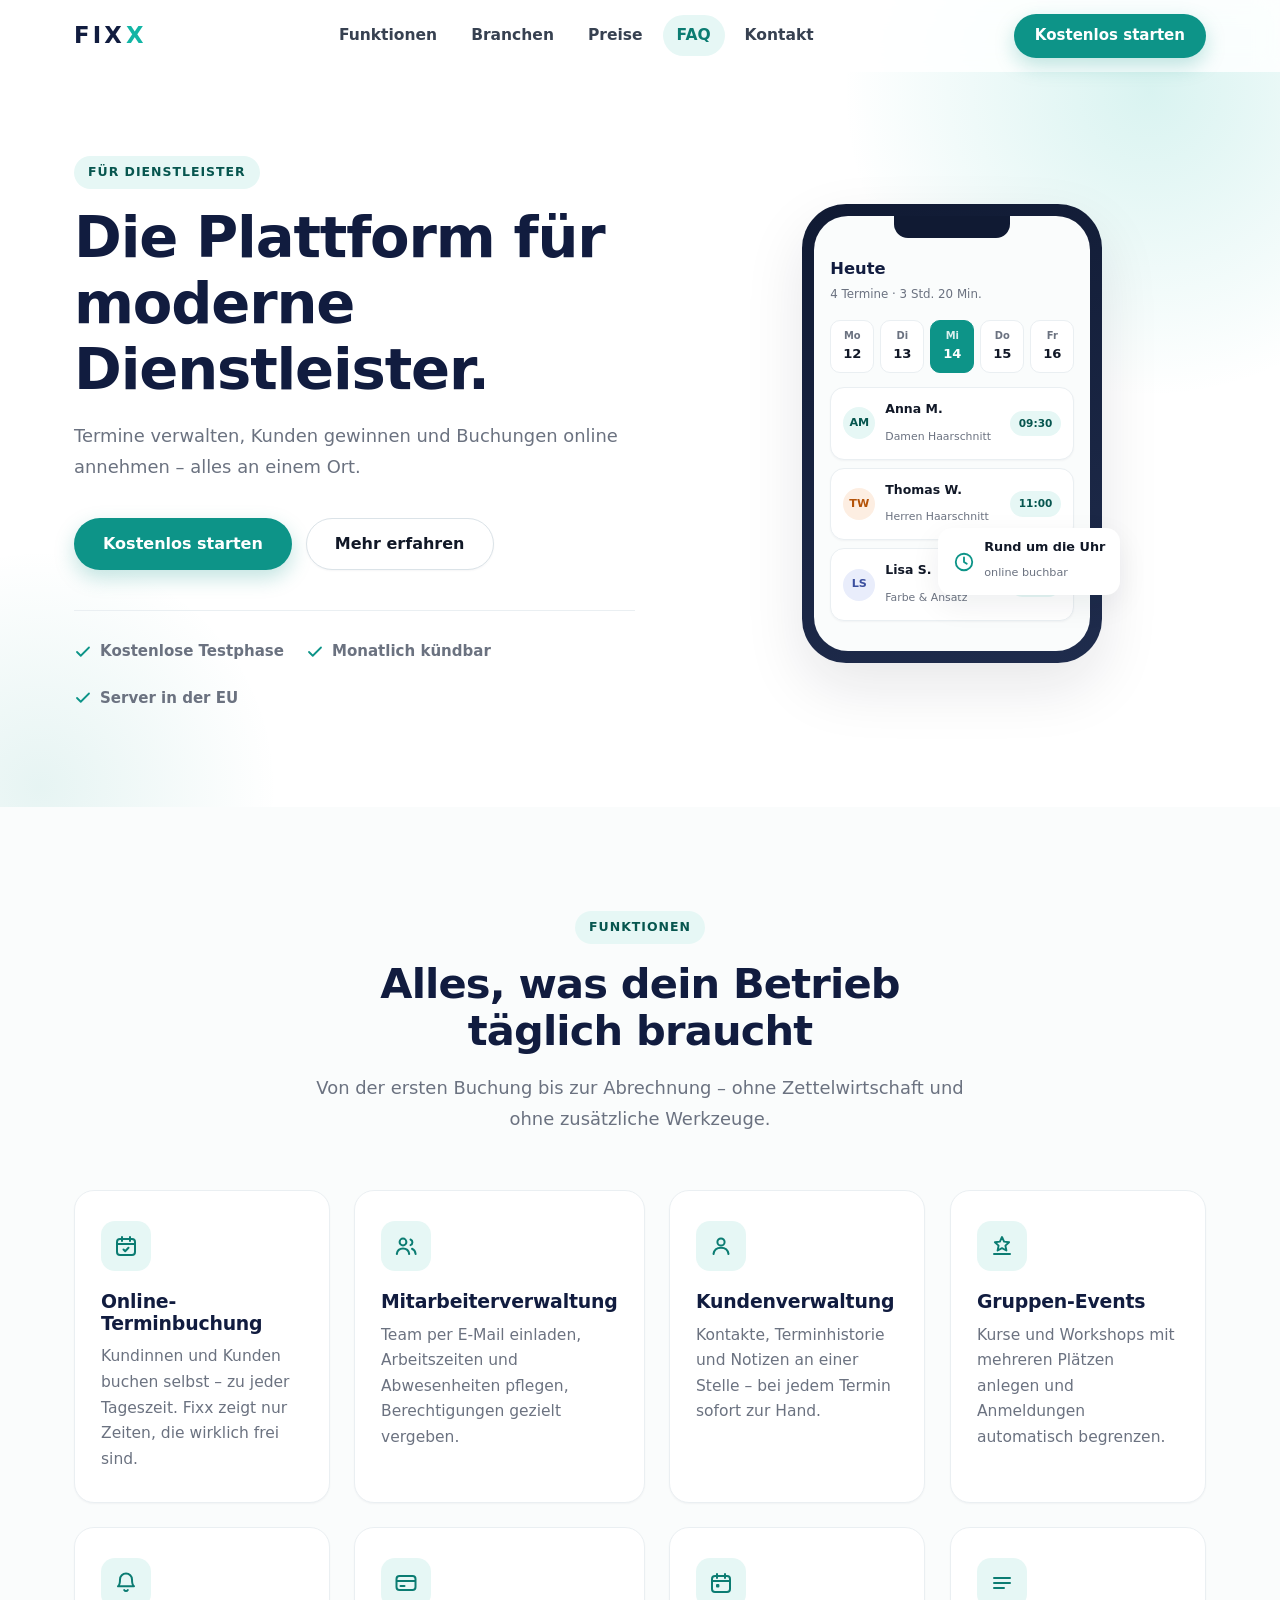
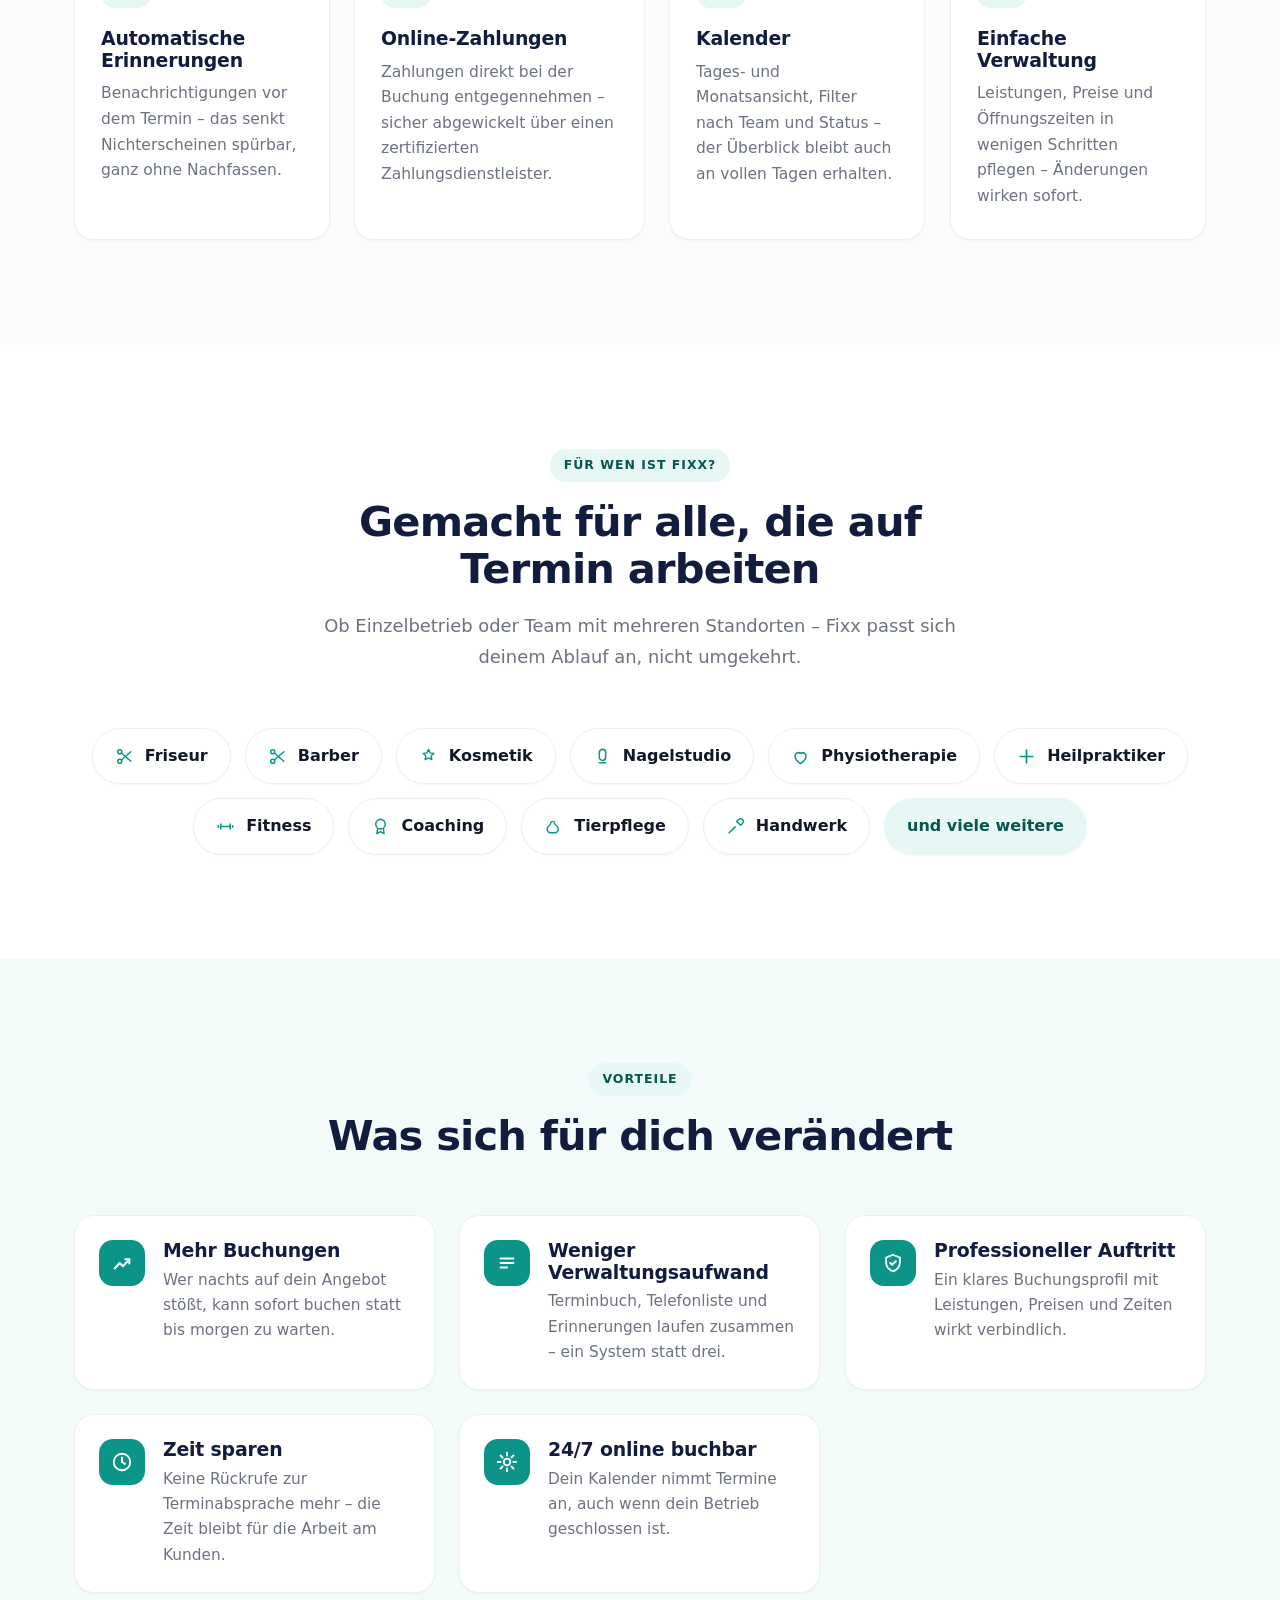
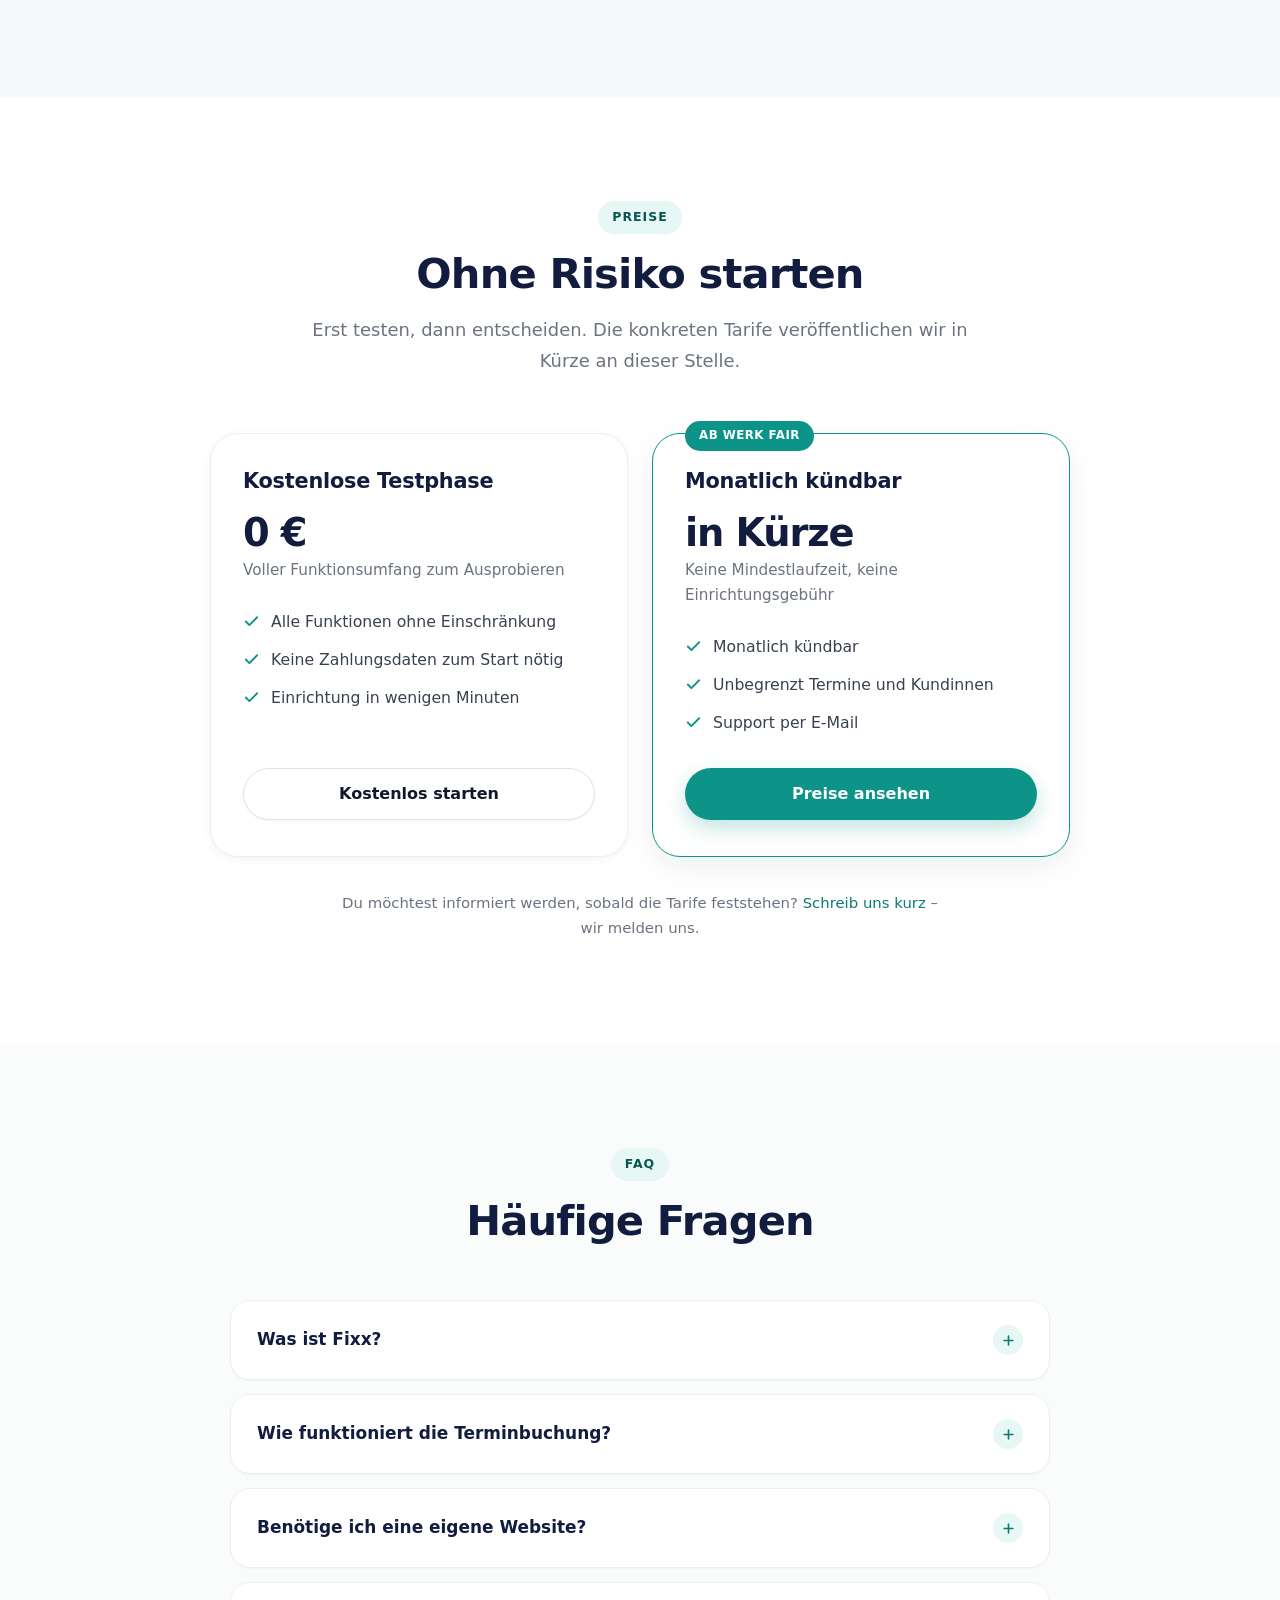
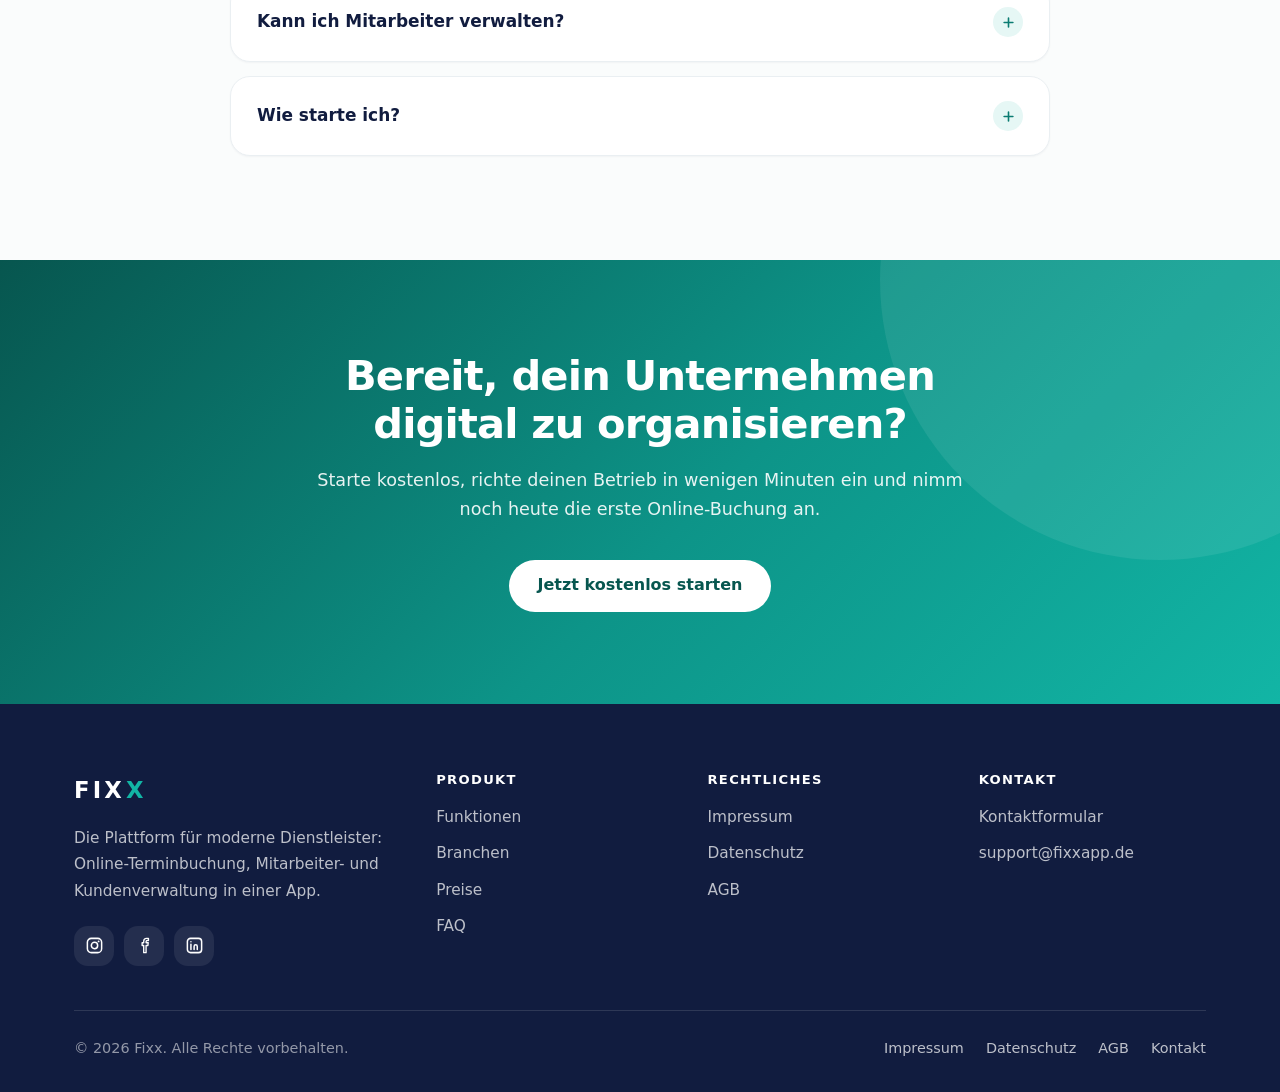
==== commit 91f86808: "Rechtstexte aus legal_documents uebernehmen, Domain und Kontakt setzen Impressum, Datenschutz und AG" ====
--- a/index.html
+++ b/index.html
@@ -13,19 +13,19 @@
 
     <!-- HINWEIS: Domain vor dem Deployment ersetzen. Sie steht in canonical,
          den OpenGraph-Tags, robots.txt und sitemap.xml. Siehe README. -->
-    <link rel="canonical" href="https://www.fixx-app.de/" />
+    <link rel="canonical" href="https://www.fixxapp.de/" />
 
     <!-- OpenGraph / Social -->
     <meta property="og:type" content="website" />
     <meta property="og:site_name" content="Fixx" />
     <meta property="og:locale" content="de_DE" />
-    <meta property="og:url" content="https://www.fixx-app.de/" />
+    <meta property="og:url" content="https://www.fixxapp.de/" />
     <meta property="og:title" content="Fixx – Die Plattform für moderne Dienstleister" />
     <meta
       property="og:description"
       content="Termine verwalten, Kunden gewinnen und Buchungen online annehmen – alles an einem Ort."
     />
-    <meta property="og:image" content="https://www.fixx-app.de/images/og-image.jpg" />
+    <meta property="og:image" content="https://www.fixxapp.de/images/og-image.jpg" />
     <meta property="og:image:width" content="1200" />
     <meta property="og:image:height" content="630" />
     <meta name="twitter:card" content="summary_large_image" />
@@ -34,7 +34,7 @@
       name="twitter:description"
       content="Termine verwalten, Kunden gewinnen und Buchungen online annehmen – alles an einem Ort."
     />
-    <meta name="twitter:image" content="https://www.fixx-app.de/images/og-image.jpg" />
+    <meta name="twitter:image" content="https://www.fixxapp.de/images/og-image.jpg" />
 
     <!-- Favicon – Platzhalter, siehe favicon/README.md -->
     <link rel="icon" href="favicon/favicon.svg" type="image/svg+xml" />
@@ -53,7 +53,7 @@
         "applicationCategory": "BusinessApplication",
         "operatingSystem": "iOS, Android",
         "description": "Fixx ist eine Plattform für Dienstleister: Online-Terminbuchung, Mitarbeiterverwaltung, Kundenverwaltung und Gruppen-Events in einer App.",
-        "url": "https://www.fixx-app.de/",
+        "url": "https://www.fixxapp.de/",
         "inLanguage": "de-DE",
         "offers": {
           "@type": "Offer",
@@ -761,7 +761,7 @@
             <ul class="footer__list">
               <li><a href="kontakt.html">Kontaktformular</a></li>
               <!-- Platzhalter: echte Adresse eintragen -->
-              <li><a href="mailto:kontakt@fixx-app.de">kontakt@fixx-app.de</a></li>
+              <li><a href="mailto:support@fixxapp.de">support@fixxapp.de</a></li>
             </ul>
           </div>
         </div>
@@ -777,7 +777,6 @@
         </div>
       </div>
     </footer>
-
     <script src="js/script.js" defer></script>
   </body>
 </html>
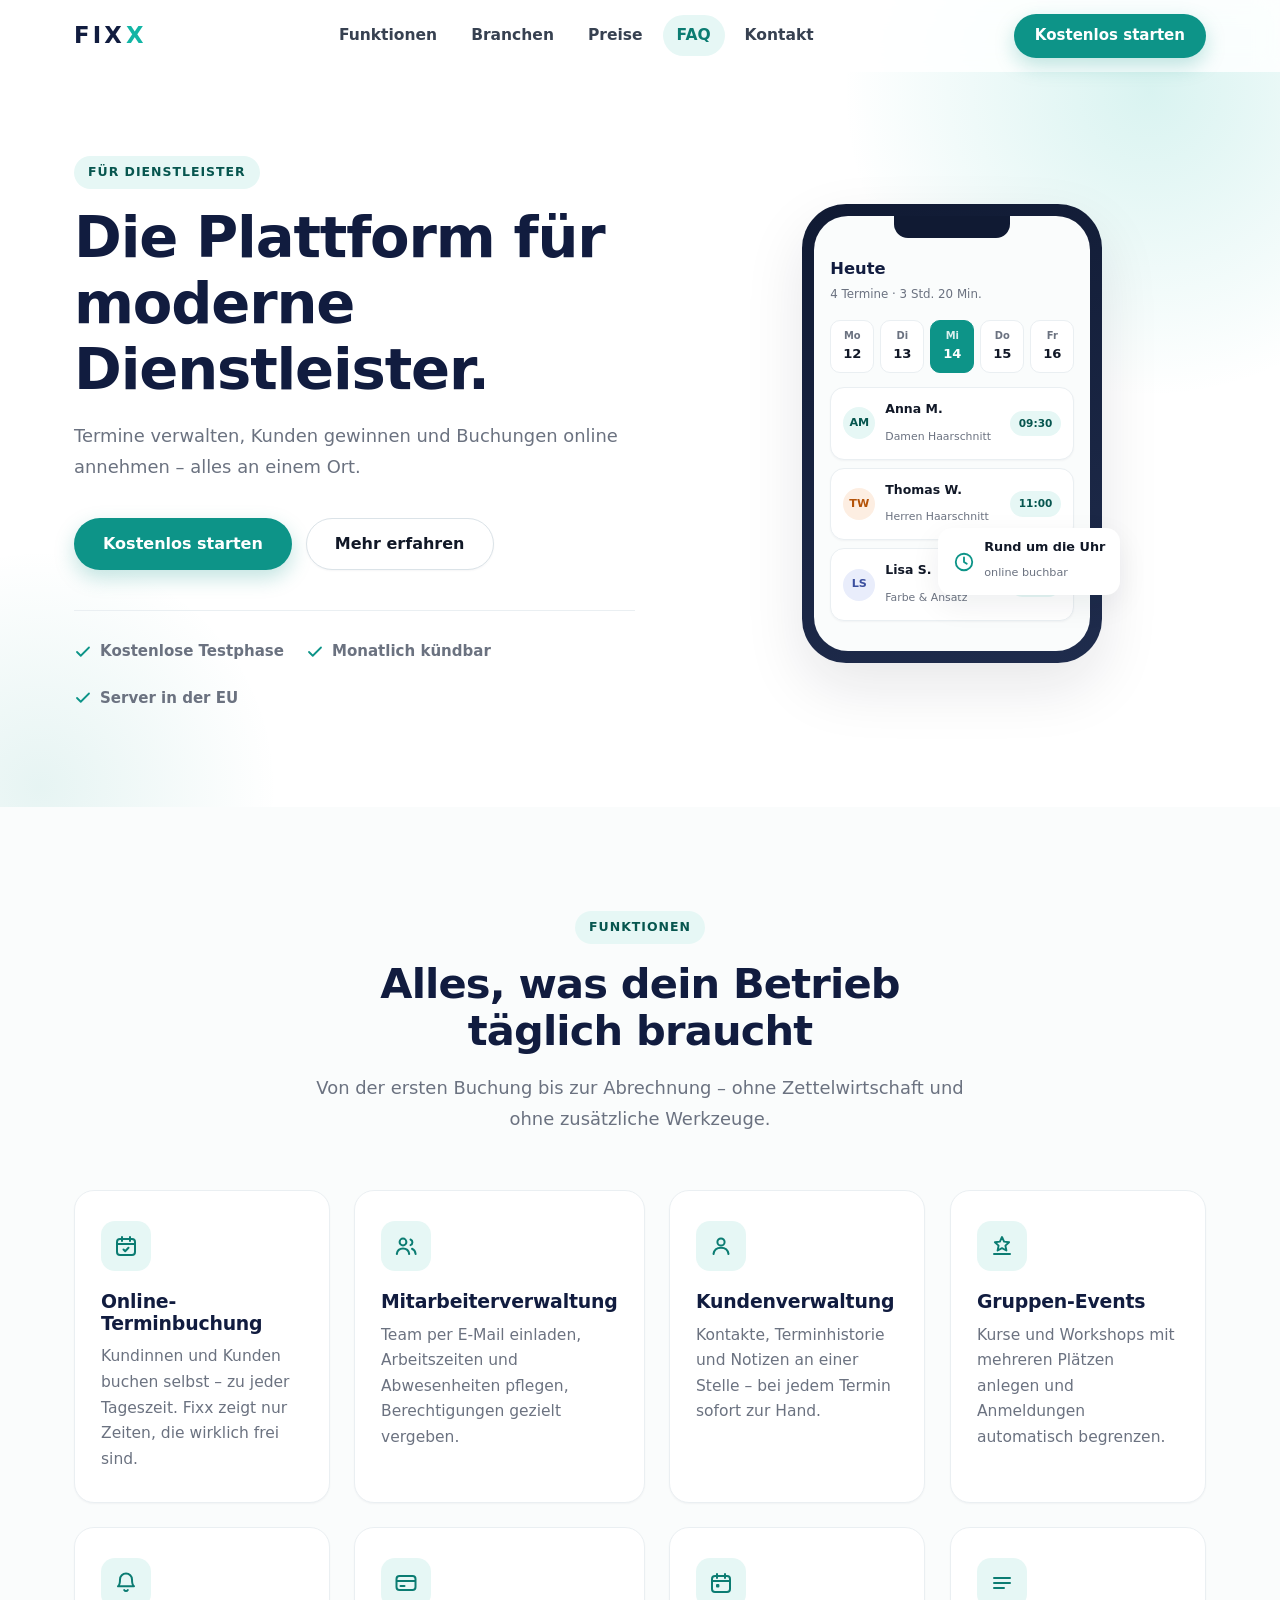
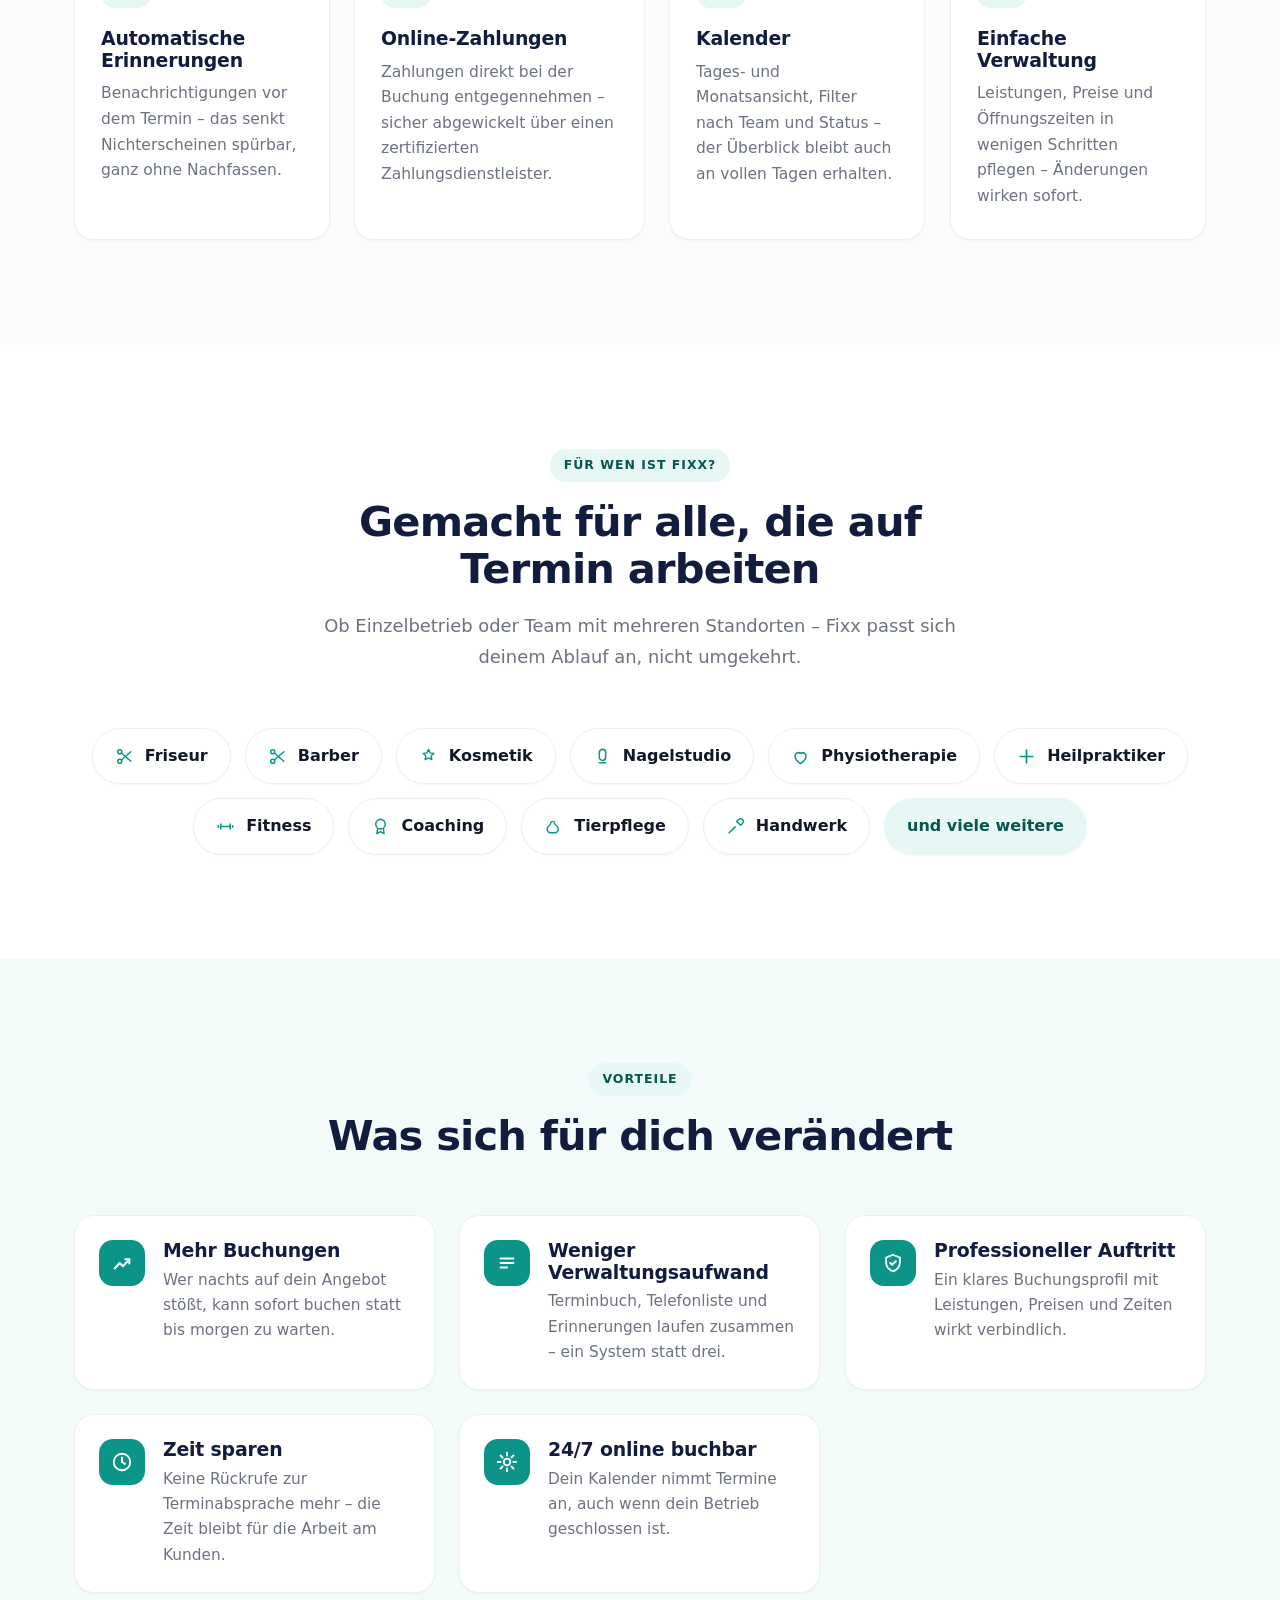
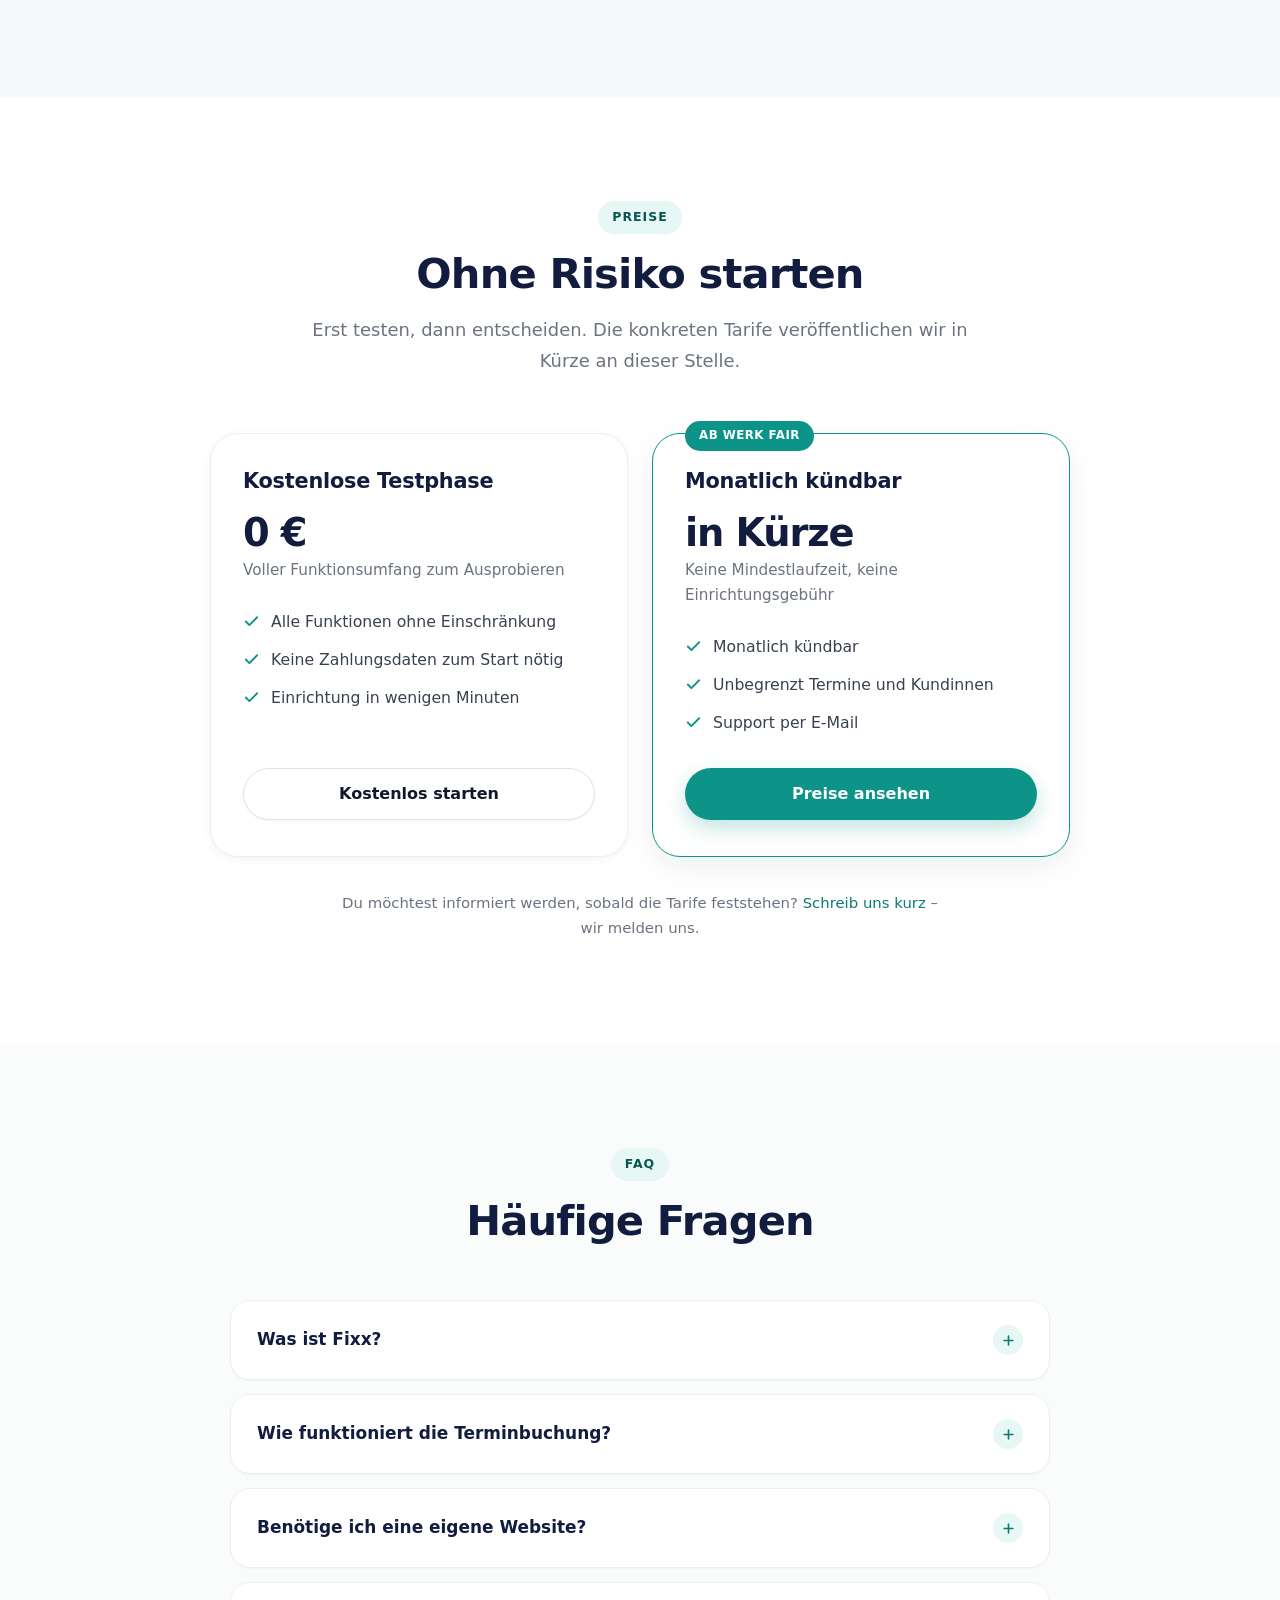
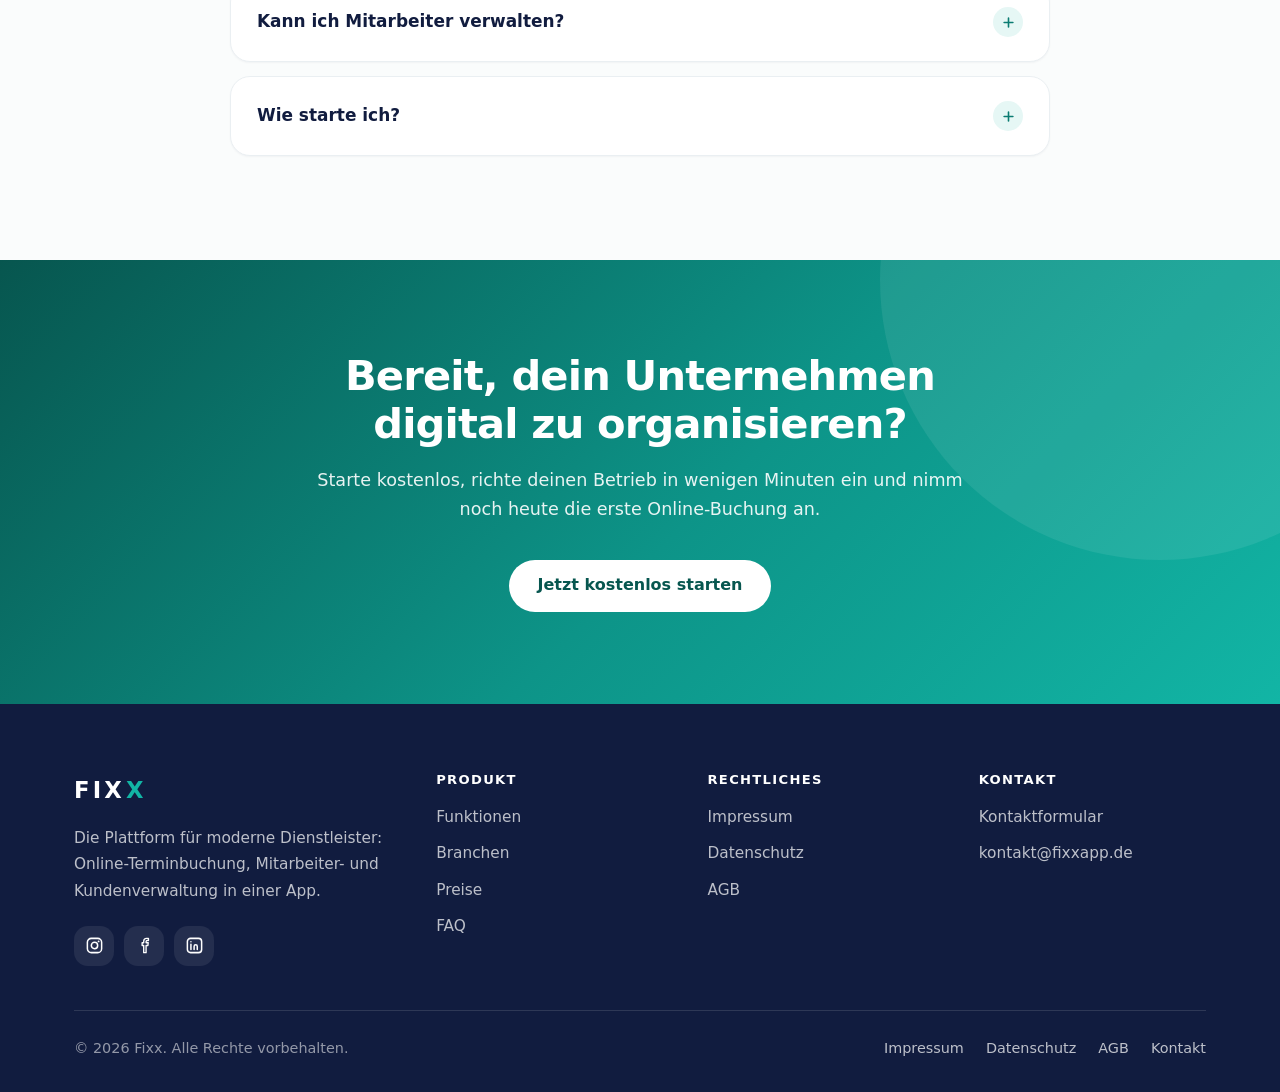
==== commit 4a7d61d8: "Kontaktadresse durchgaengig auf kontakt@fixxapp.de, Anschrift auf FIXX - Anzeigetext, mailto-Links u" ====
--- a/index.html
+++ b/index.html
@@ -761,7 +761,7 @@
             <ul class="footer__list">
               <li><a href="kontakt.html">Kontaktformular</a></li>
               <!-- Platzhalter: echte Adresse eintragen -->
-              <li><a href="mailto:support@fixxapp.de">support@fixxapp.de</a></li>
+              <li><a href="mailto:kontakt@fixxapp.de">kontakt@fixxapp.de</a></li>
             </ul>
           </div>
         </div>
